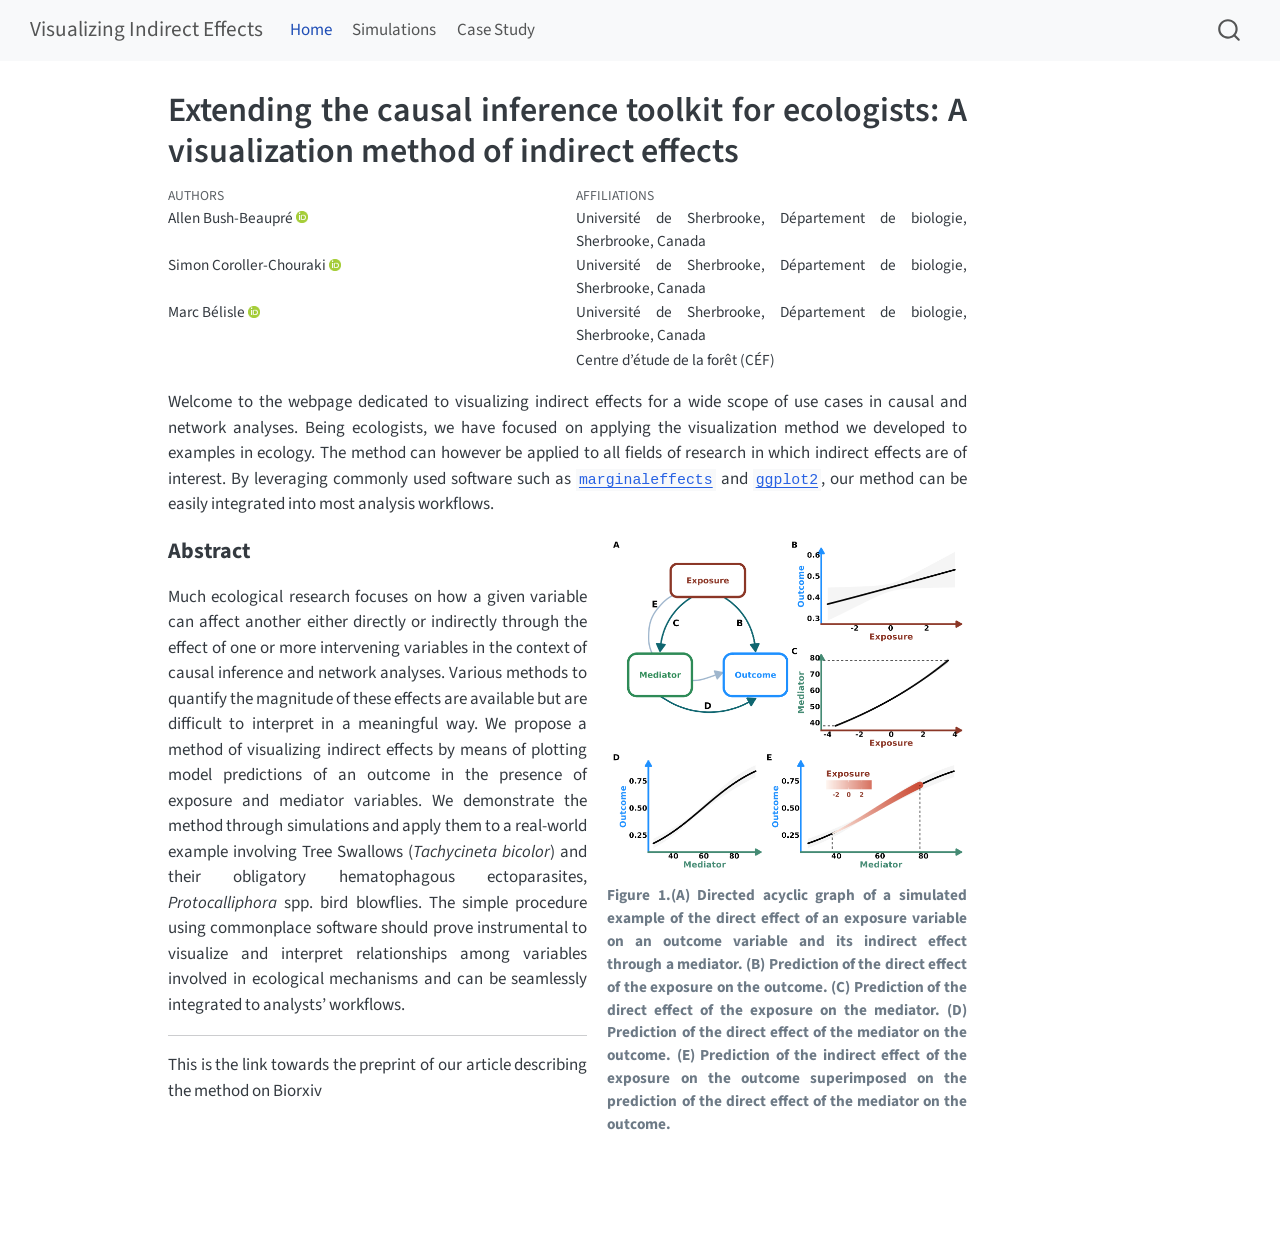
==== docs/index.html @ f09fea0a "Add author information with affiliations and ORCID IDs" ====
<!DOCTYPE html>
<html xmlns="http://www.w3.org/1999/xhtml" lang="en" xml:lang="en"><head>

<meta charset="utf-8">
<meta name="generator" content="quarto-1.5.57">

<meta name="viewport" content="width=device-width, initial-scale=1.0, user-scalable=yes">

<meta name="author" content="Allen Bush-Beaupré">
<meta name="author" content="Simon Coroller-Chouraki">
<meta name="author" content="Marc Bélisle">

<title>Extending the causal inference toolkit for ecologists: A visualization method of indirect effects – Visualizing Indirect Effects</title>
<style>
code{white-space: pre-wrap;}
span.smallcaps{font-variant: small-caps;}
div.columns{display: flex; gap: min(4vw, 1.5em);}
div.column{flex: auto; overflow-x: auto;}
div.hanging-indent{margin-left: 1.5em; text-indent: -1.5em;}
ul.task-list{list-style: none;}
ul.task-list li input[type="checkbox"] {
  width: 0.8em;
  margin: 0 0.8em 0.2em -1em; /* quarto-specific, see https://github.com/quarto-dev/quarto-cli/issues/4556 */ 
  vertical-align: middle;
}
</style>


<script src="site_libs/quarto-nav/quarto-nav.js"></script>
<script src="site_libs/quarto-nav/headroom.min.js"></script>
<script src="site_libs/clipboard/clipboard.min.js"></script>
<script src="site_libs/quarto-search/autocomplete.umd.js"></script>
<script src="site_libs/quarto-search/fuse.min.js"></script>
<script src="site_libs/quarto-search/quarto-search.js"></script>
<meta name="quarto:offset" content="./">
<script src="site_libs/quarto-html/quarto.js"></script>
<script src="site_libs/quarto-html/popper.min.js"></script>
<script src="site_libs/quarto-html/tippy.umd.min.js"></script>
<script src="site_libs/quarto-html/anchor.min.js"></script>
<link href="site_libs/quarto-html/tippy.css" rel="stylesheet">
<link href="site_libs/quarto-html/quarto-syntax-highlighting.css" rel="stylesheet" id="quarto-text-highlighting-styles">
<script src="site_libs/bootstrap/bootstrap.min.js"></script>
<link href="site_libs/bootstrap/bootstrap-icons.css" rel="stylesheet">
<link href="site_libs/bootstrap/bootstrap.min.css" rel="stylesheet" id="quarto-bootstrap" data-mode="light">
<script id="quarto-search-options" type="application/json">{
  "location": "navbar",
  "copy-button": false,
  "collapse-after": 3,
  "panel-placement": "end",
  "type": "overlay",
  "limit": 50,
  "keyboard-shortcut": [
    "f",
    "/",
    "s"
  ],
  "show-item-context": false,
  "language": {
    "search-no-results-text": "No results",
    "search-matching-documents-text": "matching documents",
    "search-copy-link-title": "Copy link to search",
    "search-hide-matches-text": "Hide additional matches",
    "search-more-match-text": "more match in this document",
    "search-more-matches-text": "more matches in this document",
    "search-clear-button-title": "Clear",
    "search-text-placeholder": "",
    "search-detached-cancel-button-title": "Cancel",
    "search-submit-button-title": "Submit",
    "search-label": "Search"
  }
}</script>


<link rel="stylesheet" href="styles.css">
</head>

<body class="nav-fixed">

<div id="quarto-search-results"></div>
  <header id="quarto-header" class="headroom fixed-top">
    <nav class="navbar navbar-expand-lg " data-bs-theme="dark">
      <div class="navbar-container container-fluid">
      <div class="navbar-brand-container mx-auto">
    <a class="navbar-brand" href="./index.html">
    <span class="navbar-title">Visualizing Indirect Effects</span>
    </a>
  </div>
            <div id="quarto-search" class="" title="Search"></div>
          <button class="navbar-toggler" type="button" data-bs-toggle="collapse" data-bs-target="#navbarCollapse" aria-controls="navbarCollapse" role="menu" aria-expanded="false" aria-label="Toggle navigation" onclick="if (window.quartoToggleHeadroom) { window.quartoToggleHeadroom(); }">
  <span class="navbar-toggler-icon"></span>
</button>
          <div class="collapse navbar-collapse" id="navbarCollapse">
            <ul class="navbar-nav navbar-nav-scroll me-auto">
  <li class="nav-item">
    <a class="nav-link active" href="./index.html" aria-current="page"> 
<span class="menu-text">Home</span></a>
  </li>  
  <li class="nav-item">
    <a class="nav-link" href="./simulations.html"> 
<span class="menu-text">Simulations</span></a>
  </li>  
  <li class="nav-item">
    <a class="nav-link" href="./case_study.html"> 
<span class="menu-text">Case Study</span></a>
  </li>  
</ul>
          </div> <!-- /navcollapse -->
            <div class="quarto-navbar-tools">
</div>
      </div> <!-- /container-fluid -->
    </nav>
</header>
<!-- content -->
<div id="quarto-content" class="quarto-container page-columns page-rows-contents page-layout-article page-navbar">
<!-- sidebar -->
<!-- margin-sidebar -->
    <div id="quarto-margin-sidebar" class="sidebar margin-sidebar zindex-bottom">
        
    </div>
<!-- main -->
<main class="content" id="quarto-document-content">

<header id="title-block-header" class="quarto-title-block default">
<div class="quarto-title">
<h1 class="title">Extending the causal inference toolkit for ecologists: A visualization method of indirect effects</h1>
</div>


<div class="quarto-title-meta-author">
  <div class="quarto-title-meta-heading">Authors</div>
  <div class="quarto-title-meta-heading">Affiliations</div>
  
    <div class="quarto-title-meta-contents">
    <p class="author">Allen Bush-Beaupré <a href="https://orcid.org/0000-0001-6989-9278" class="quarto-title-author-orcid"> <img src="[data-uri]"></a></p>
  </div>
  <div class="quarto-title-meta-contents">
        <p class="affiliation">
            Université de Sherbrooke, Département de biologie, Sherbrooke, Canada
          </p>
      </div>
    <div class="quarto-title-meta-contents">
    <p class="author">Simon Coroller-Chouraki <a href="https://orcid.org/0000-0001-8721-3727" class="quarto-title-author-orcid"> <img src="[data-uri]"></a></p>
  </div>
  <div class="quarto-title-meta-contents">
        <p class="affiliation">
            Université de Sherbrooke, Département de biologie, Sherbrooke, Canada
          </p>
      </div>
    <div class="quarto-title-meta-contents">
    <p class="author">Marc Bélisle <a href="https://orcid.org/0000-0003-0657-6724" class="quarto-title-author-orcid"> <img src="[data-uri]"></a></p>
  </div>
  <div class="quarto-title-meta-contents">
        <p class="affiliation">
            Université de Sherbrooke, Département de biologie, Sherbrooke, Canada
          </p>
        <p class="affiliation">
            Centre d’étude de la forêt (CÉF)
          </p>
      </div>
  </div>

<div class="quarto-title-meta">

      
  
    
  </div>
  


</header>


<style>
body {
  text-align: justify;
}
</style>
<p>Welcome to the webpage dedicated to visualizing indirect effects for a wide scope of use cases in causal and network analyses. Being ecologists, we have focused on applying the visualization method we developed to examples in ecology. The method can however be applied to all fields of research in which indirect effects are of interest. By leveraging commonly used software such as <a href="https://marginaleffects.com/"><code>marginaleffects</code></a> and <a href="https://ggplot2-book.org/"><code>ggplot2</code></a>, our method can be easily integrated into most analysis workflows.</p>
<div style="float: right; width: 45%; margin-left: 20px; margin-bottom: 20px; font-size: 0.3em;">
<div class="quarto-figure quarto-figure-center">
<figure class="figure">
<p><img src="fig_1.png" class="img-fluid figure-img" style="width:100.0%"></p>
<figcaption><strong>Figure 1.(A) Directed acyclic graph of a simulated example of the direct effect of an exposure variable on an outcome variable and its indirect effect through a mediator. (B) Prediction of the direct effect of the exposure on the outcome. (C) Prediction of the direct effect of the exposure on the mediator. (D) Prediction of the direct effect of the mediator on the outcome. (E) Prediction of the indirect effect of the exposure on the outcome superimposed on the prediction of the direct effect of the mediator on the outcome.</strong></figcaption>
</figure>
</div>
</div>
<p><span style="font-size: 1.3em;"><strong>Abstract</strong></span></p>
<p>Much ecological research focuses on how a given variable can affect another either directly or indirectly through the effect of one or more intervening variables in the context of causal inference and network analyses. Various methods to quantify the magnitude of these effects are available but are difficult to interpret in a meaningful way. We propose a method of visualizing indirect effects by means of plotting model predictions of an outcome in the presence of exposure and mediator variables. We demonstrate the method through simulations and apply them to a real-world example involving Tree Swallows (<em>Tachycineta bicolor</em>) and their obligatory hematophagous ectoparasites, <em>Protocalliphora</em> spp. bird blowflies. The simple procedure using commonplace software should prove instrumental to visualize and interpret relationships among variables involved in ecological mechanisms and can be seamlessly integrated to analysts’ workflows.</p>
<hr>
<p>This is the link towards the preprint of our article describing the method on Biorxiv</p>



</main> <!-- /main -->
<script id="quarto-html-after-body" type="application/javascript">
window.document.addEventListener("DOMContentLoaded", function (event) {
  const toggleBodyColorMode = (bsSheetEl) => {
    const mode = bsSheetEl.getAttribute("data-mode");
    const bodyEl = window.document.querySelector("body");
    if (mode === "dark") {
      bodyEl.classList.add("quarto-dark");
      bodyEl.classList.remove("quarto-light");
    } else {
      bodyEl.classList.add("quarto-light");
      bodyEl.classList.remove("quarto-dark");
    }
  }
  const toggleBodyColorPrimary = () => {
    const bsSheetEl = window.document.querySelector("link#quarto-bootstrap");
    if (bsSheetEl) {
      toggleBodyColorMode(bsSheetEl);
    }
  }
  toggleBodyColorPrimary();  
  const icon = "";
  const anchorJS = new window.AnchorJS();
  anchorJS.options = {
    placement: 'right',
    icon: icon
  };
  anchorJS.add('.anchored');
  const isCodeAnnotation = (el) => {
    for (const clz of el.classList) {
      if (clz.startsWith('code-annotation-')) {                     
        return true;
      }
    }
    return false;
  }
  const onCopySuccess = function(e) {
    // button target
    const button = e.trigger;
    // don't keep focus
    button.blur();
    // flash "checked"
    button.classList.add('code-copy-button-checked');
    var currentTitle = button.getAttribute("title");
    button.setAttribute("title", "Copied!");
    let tooltip;
    if (window.bootstrap) {
      button.setAttribute("data-bs-toggle", "tooltip");
      button.setAttribute("data-bs-placement", "left");
      button.setAttribute("data-bs-title", "Copied!");
      tooltip = new bootstrap.Tooltip(button, 
        { trigger: "manual", 
          customClass: "code-copy-button-tooltip",
          offset: [0, -8]});
      tooltip.show();    
    }
    setTimeout(function() {
      if (tooltip) {
        tooltip.hide();
        button.removeAttribute("data-bs-title");
        button.removeAttribute("data-bs-toggle");
        button.removeAttribute("data-bs-placement");
      }
      button.setAttribute("title", currentTitle);
      button.classList.remove('code-copy-button-checked');
    }, 1000);
    // clear code selection
    e.clearSelection();
  }
  const getTextToCopy = function(trigger) {
      const codeEl = trigger.previousElementSibling.cloneNode(true);
      for (const childEl of codeEl.children) {
        if (isCodeAnnotation(childEl)) {
          childEl.remove();
        }
      }
      return codeEl.innerText;
  }
  const clipboard = new window.ClipboardJS('.code-copy-button:not([data-in-quarto-modal])', {
    text: getTextToCopy
  });
  clipboard.on('success', onCopySuccess);
  if (window.document.getElementById('quarto-embedded-source-code-modal')) {
    // For code content inside modals, clipBoardJS needs to be initialized with a container option
    // TODO: Check when it could be a function (https://github.com/zenorocha/clipboard.js/issues/860)
    const clipboardModal = new window.ClipboardJS('.code-copy-button[data-in-quarto-modal]', {
      text: getTextToCopy,
      container: window.document.getElementById('quarto-embedded-source-code-modal')
    });
    clipboardModal.on('success', onCopySuccess);
  }
    var localhostRegex = new RegExp(/^(?:http|https):\/\/localhost\:?[0-9]*\//);
    var mailtoRegex = new RegExp(/^mailto:/);
      var filterRegex = new RegExp('/' + window.location.host + '/');
    var isInternal = (href) => {
        return filterRegex.test(href) || localhostRegex.test(href) || mailtoRegex.test(href);
    }
    // Inspect non-navigation links and adorn them if external
 	var links = window.document.querySelectorAll('a[href]:not(.nav-link):not(.navbar-brand):not(.toc-action):not(.sidebar-link):not(.sidebar-item-toggle):not(.pagination-link):not(.no-external):not([aria-hidden]):not(.dropdown-item):not(.quarto-navigation-tool):not(.about-link)');
    for (var i=0; i<links.length; i++) {
      const link = links[i];
      if (!isInternal(link.href)) {
        // undo the damage that might have been done by quarto-nav.js in the case of
        // links that we want to consider external
        if (link.dataset.originalHref !== undefined) {
          link.href = link.dataset.originalHref;
        }
      }
    }
  function tippyHover(el, contentFn, onTriggerFn, onUntriggerFn) {
    const config = {
      allowHTML: true,
      maxWidth: 500,
      delay: 100,
      arrow: false,
      appendTo: function(el) {
          return el.parentElement;
      },
      interactive: true,
      interactiveBorder: 10,
      theme: 'quarto',
      placement: 'bottom-start',
    };
    if (contentFn) {
      config.content = contentFn;
    }
    if (onTriggerFn) {
      config.onTrigger = onTriggerFn;
    }
    if (onUntriggerFn) {
      config.onUntrigger = onUntriggerFn;
    }
    window.tippy(el, config); 
  }
  const noterefs = window.document.querySelectorAll('a[role="doc-noteref"]');
  for (var i=0; i<noterefs.length; i++) {
    const ref = noterefs[i];
    tippyHover(ref, function() {
      // use id or data attribute instead here
      let href = ref.getAttribute('data-footnote-href') || ref.getAttribute('href');
      try { href = new URL(href).hash; } catch {}
      const id = href.replace(/^#\/?/, "");
      const note = window.document.getElementById(id);
      if (note) {
        return note.innerHTML;
      } else {
        return "";
      }
    });
  }
  const xrefs = window.document.querySelectorAll('a.quarto-xref');
  const processXRef = (id, note) => {
    // Strip column container classes
    const stripColumnClz = (el) => {
      el.classList.remove("page-full", "page-columns");
      if (el.children) {
        for (const child of el.children) {
          stripColumnClz(child);
        }
      }
    }
    stripColumnClz(note)
    if (id === null || id.startsWith('sec-')) {
      // Special case sections, only their first couple elements
      const container = document.createElement("div");
      if (note.children && note.children.length > 2) {
        container.appendChild(note.children[0].cloneNode(true));
        for (let i = 1; i < note.children.length; i++) {
          const child = note.children[i];
          if (child.tagName === "P" && child.innerText === "") {
            continue;
          } else {
            container.appendChild(child.cloneNode(true));
            break;
          }
        }
        if (window.Quarto?.typesetMath) {
          window.Quarto.typesetMath(container);
        }
        return container.innerHTML
      } else {
        if (window.Quarto?.typesetMath) {
          window.Quarto.typesetMath(note);
        }
        return note.innerHTML;
      }
    } else {
      // Remove any anchor links if they are present
      const anchorLink = note.querySelector('a.anchorjs-link');
      if (anchorLink) {
        anchorLink.remove();
      }
      if (window.Quarto?.typesetMath) {
        window.Quarto.typesetMath(note);
      }
      // TODO in 1.5, we should make sure this works without a callout special case
      if (note.classList.contains("callout")) {
        return note.outerHTML;
      } else {
        return note.innerHTML;
      }
    }
  }
  for (var i=0; i<xrefs.length; i++) {
    const xref = xrefs[i];
    tippyHover(xref, undefined, function(instance) {
      instance.disable();
      let url = xref.getAttribute('href');
      let hash = undefined; 
      if (url.startsWith('#')) {
        hash = url;
      } else {
        try { hash = new URL(url).hash; } catch {}
      }
      if (hash) {
        const id = hash.replace(/^#\/?/, "");
        const note = window.document.getElementById(id);
        if (note !== null) {
          try {
            const html = processXRef(id, note.cloneNode(true));
            instance.setContent(html);
          } finally {
            instance.enable();
            instance.show();
          }
        } else {
          // See if we can fetch this
          fetch(url.split('#')[0])
          .then(res => res.text())
          .then(html => {
            const parser = new DOMParser();
            const htmlDoc = parser.parseFromString(html, "text/html");
            const note = htmlDoc.getElementById(id);
            if (note !== null) {
              const html = processXRef(id, note);
              instance.setContent(html);
            } 
          }).finally(() => {
            instance.enable();
            instance.show();
          });
        }
      } else {
        // See if we can fetch a full url (with no hash to target)
        // This is a special case and we should probably do some content thinning / targeting
        fetch(url)
        .then(res => res.text())
        .then(html => {
          const parser = new DOMParser();
          const htmlDoc = parser.parseFromString(html, "text/html");
          const note = htmlDoc.querySelector('main.content');
          if (note !== null) {
            // This should only happen for chapter cross references
            // (since there is no id in the URL)
            // remove the first header
            if (note.children.length > 0 && note.children[0].tagName === "HEADER") {
              note.children[0].remove();
            }
            const html = processXRef(null, note);
            instance.setContent(html);
          } 
        }).finally(() => {
          instance.enable();
          instance.show();
        });
      }
    }, function(instance) {
    });
  }
      let selectedAnnoteEl;
      const selectorForAnnotation = ( cell, annotation) => {
        let cellAttr = 'data-code-cell="' + cell + '"';
        let lineAttr = 'data-code-annotation="' +  annotation + '"';
        const selector = 'span[' + cellAttr + '][' + lineAttr + ']';
        return selector;
      }
      const selectCodeLines = (annoteEl) => {
        const doc = window.document;
        const targetCell = annoteEl.getAttribute("data-target-cell");
        const targetAnnotation = annoteEl.getAttribute("data-target-annotation");
        const annoteSpan = window.document.querySelector(selectorForAnnotation(targetCell, targetAnnotation));
        const lines = annoteSpan.getAttribute("data-code-lines").split(",");
        const lineIds = lines.map((line) => {
          return targetCell + "-" + line;
        })
        let top = null;
        let height = null;
        let parent = null;
        if (lineIds.length > 0) {
            //compute the position of the single el (top and bottom and make a div)
            const el = window.document.getElementById(lineIds[0]);
            top = el.offsetTop;
            height = el.offsetHeight;
            parent = el.parentElement.parentElement;
          if (lineIds.length > 1) {
            const lastEl = window.document.getElementById(lineIds[lineIds.length - 1]);
            const bottom = lastEl.offsetTop + lastEl.offsetHeight;
            height = bottom - top;
          }
          if (top !== null && height !== null && parent !== null) {
            // cook up a div (if necessary) and position it 
            let div = window.document.getElementById("code-annotation-line-highlight");
            if (div === null) {
              div = window.document.createElement("div");
              div.setAttribute("id", "code-annotation-line-highlight");
              div.style.position = 'absolute';
              parent.appendChild(div);
            }
            div.style.top = top - 2 + "px";
            div.style.height = height + 4 + "px";
            div.style.left = 0;
            let gutterDiv = window.document.getElementById("code-annotation-line-highlight-gutter");
            if (gutterDiv === null) {
              gutterDiv = window.document.createElement("div");
              gutterDiv.setAttribute("id", "code-annotation-line-highlight-gutter");
              gutterDiv.style.position = 'absolute';
              const codeCell = window.document.getElementById(targetCell);
              const gutter = codeCell.querySelector('.code-annotation-gutter');
              gutter.appendChild(gutterDiv);
            }
            gutterDiv.style.top = top - 2 + "px";
            gutterDiv.style.height = height + 4 + "px";
          }
          selectedAnnoteEl = annoteEl;
        }
      };
      const unselectCodeLines = () => {
        const elementsIds = ["code-annotation-line-highlight", "code-annotation-line-highlight-gutter"];
        elementsIds.forEach((elId) => {
          const div = window.document.getElementById(elId);
          if (div) {
            div.remove();
          }
        });
        selectedAnnoteEl = undefined;
      };
        // Handle positioning of the toggle
    window.addEventListener(
      "resize",
      throttle(() => {
        elRect = undefined;
        if (selectedAnnoteEl) {
          selectCodeLines(selectedAnnoteEl);
        }
      }, 10)
    );
    function throttle(fn, ms) {
    let throttle = false;
    let timer;
      return (...args) => {
        if(!throttle) { // first call gets through
            fn.apply(this, args);
            throttle = true;
        } else { // all the others get throttled
            if(timer) clearTimeout(timer); // cancel #2
            timer = setTimeout(() => {
              fn.apply(this, args);
              timer = throttle = false;
            }, ms);
        }
      };
    }
      // Attach click handler to the DT
      const annoteDls = window.document.querySelectorAll('dt[data-target-cell]');
      for (const annoteDlNode of annoteDls) {
        annoteDlNode.addEventListener('click', (event) => {
          const clickedEl = event.target;
          if (clickedEl !== selectedAnnoteEl) {
            unselectCodeLines();
            const activeEl = window.document.querySelector('dt[data-target-cell].code-annotation-active');
            if (activeEl) {
              activeEl.classList.remove('code-annotation-active');
            }
            selectCodeLines(clickedEl);
            clickedEl.classList.add('code-annotation-active');
          } else {
            // Unselect the line
            unselectCodeLines();
            clickedEl.classList.remove('code-annotation-active');
          }
        });
      }
  const findCites = (el) => {
    const parentEl = el.parentElement;
    if (parentEl) {
      const cites = parentEl.dataset.cites;
      if (cites) {
        return {
          el,
          cites: cites.split(' ')
        };
      } else {
        return findCites(el.parentElement)
      }
    } else {
      return undefined;
    }
  };
  var bibliorefs = window.document.querySelectorAll('a[role="doc-biblioref"]');
  for (var i=0; i<bibliorefs.length; i++) {
    const ref = bibliorefs[i];
    const citeInfo = findCites(ref);
    if (citeInfo) {
      tippyHover(citeInfo.el, function() {
        var popup = window.document.createElement('div');
        citeInfo.cites.forEach(function(cite) {
          var citeDiv = window.document.createElement('div');
          citeDiv.classList.add('hanging-indent');
          citeDiv.classList.add('csl-entry');
          var biblioDiv = window.document.getElementById('ref-' + cite);
          if (biblioDiv) {
            citeDiv.innerHTML = biblioDiv.innerHTML;
          }
          popup.appendChild(citeDiv);
        });
        return popup.innerHTML;
      });
    }
  }
});
</script>
</div> <!-- /content -->




</body></html>
---- docs/site_libs/quarto-html/tippy.css ----
.tippy-box[data-animation=fade][data-state=hidden]{opacity:0}[data-tippy-root]{max-width:calc(100vw - 10px)}.tippy-box{position:relative;background-color:#333;color:#fff;border-radius:4px;font-size:14px;line-height:1.4;white-space:normal;outline:0;transition-property:transform,visibility,opacity}.tippy-box[data-placement^=top]>.tippy-arrow{bottom:0}.tippy-box[data-placement^=top]>.tippy-arrow:before{bottom:-7px;left:0;border-width:8px 8px 0;border-top-color:initial;transform-origin:center top}.tippy-box[data-placement^=bottom]>.tippy-arrow{top:0}.tippy-box[data-placement^=bottom]>.tippy-arrow:before{top:-7px;left:0;border-width:0 8px 8px;border-bottom-color:initial;transform-origin:center bottom}.tippy-box[data-placement^=left]>.tippy-arrow{right:0}.tippy-box[data-placement^=left]>.tippy-arrow:before{border-width:8px 0 8px 8px;border-left-color:initial;right:-7px;transform-origin:center left}.tippy-box[data-placement^=right]>.tippy-arrow{left:0}.tippy-box[data-placement^=right]>.tippy-arrow:before{left:-7px;border-width:8px 8px 8px 0;border-right-color:initial;transform-origin:center right}.tippy-box[data-inertia][data-state=visible]{transition-timing-function:cubic-bezier(.54,1.5,.38,1.11)}.tippy-arrow{width:16px;height:16px;color:#333}.tippy-arrow:before{content:"";position:absolute;border-color:transparent;border-style:solid}.tippy-content{position:relative;padding:5px 9px;z-index:1}
---- docs/site_libs/quarto-html/quarto-syntax-highlighting.css ----
/* quarto syntax highlight colors */
:root {
  --quarto-hl-ot-color: #003B4F;
  --quarto-hl-at-color: #657422;
  --quarto-hl-ss-color: #20794D;
  --quarto-hl-an-color: #5E5E5E;
  --quarto-hl-fu-color: #4758AB;
  --quarto-hl-st-color: #20794D;
  --quarto-hl-cf-color: #003B4F;
  --quarto-hl-op-color: #5E5E5E;
  --quarto-hl-er-color: #AD0000;
  --quarto-hl-bn-color: #AD0000;
  --quarto-hl-al-color: #AD0000;
  --quarto-hl-va-color: #111111;
  --quarto-hl-bu-color: inherit;
  --quarto-hl-ex-color: inherit;
  --quarto-hl-pp-color: #AD0000;
  --quarto-hl-in-color: #5E5E5E;
  --quarto-hl-vs-color: #20794D;
  --quarto-hl-wa-color: #5E5E5E;
  --quarto-hl-do-color: #5E5E5E;
  --quarto-hl-im-color: #00769E;
  --quarto-hl-ch-color: #20794D;
  --quarto-hl-dt-color: #AD0000;
  --quarto-hl-fl-color: #AD0000;
  --quarto-hl-co-color: #5E5E5E;
  --quarto-hl-cv-color: #5E5E5E;
  --quarto-hl-cn-color: #8f5902;
  --quarto-hl-sc-color: #5E5E5E;
  --quarto-hl-dv-color: #AD0000;
  --quarto-hl-kw-color: #003B4F;
}

/* other quarto variables */
:root {
  --quarto-font-monospace: SFMono-Regular, Menlo, Monaco, Consolas, "Liberation Mono", "Courier New", monospace;
}

pre > code.sourceCode > span {
  color: #003B4F;
}

code span {
  color: #003B4F;
}

code.sourceCode > span {
  color: #003B4F;
}

div.sourceCode,
div.sourceCode pre.sourceCode {
  color: #003B4F;
}

code span.ot {
  color: #003B4F;
  font-style: inherit;
}

code span.at {
  color: #657422;
  font-style: inherit;
}

code span.ss {
  color: #20794D;
  font-style: inherit;
}

code span.an {
  color: #5E5E5E;
  font-style: inherit;
}

code span.fu {
  color: #4758AB;
  font-style: inherit;
}

code span.st {
  color: #20794D;
  font-style: inherit;
}

code span.cf {
  color: #003B4F;
  font-weight: bold;
  font-style: inherit;
}

code span.op {
  color: #5E5E5E;
  font-style: inherit;
}

code span.er {
  color: #AD0000;
  font-style: inherit;
}

code span.bn {
  color: #AD0000;
  font-style: inherit;
}

code span.al {
  color: #AD0000;
  font-style: inherit;
}

code span.va {
  color: #111111;
  font-style: inherit;
}

code span.bu {
  font-style: inherit;
}

code span.ex {
  font-style: inherit;
}

code span.pp {
  color: #AD0000;
  font-style: inherit;
}

code span.in {
  color: #5E5E5E;
  font-style: inherit;
}

code span.vs {
  color: #20794D;
  font-style: inherit;
}

code span.wa {
  color: #5E5E5E;
  font-style: italic;
}

code span.do {
  color: #5E5E5E;
  font-style: italic;
}

code span.im {
  color: #00769E;
  font-style: inherit;
}

code span.ch {
  color: #20794D;
  font-style: inherit;
}

code span.dt {
  color: #AD0000;
  font-style: inherit;
}

code span.fl {
  color: #AD0000;
  font-style: inherit;
}

code span.co {
  color: #5E5E5E;
  font-style: inherit;
}

code span.cv {
  color: #5E5E5E;
  font-style: italic;
}

code span.cn {
  color: #8f5902;
  font-style: inherit;
}

code span.sc {
  color: #5E5E5E;
  font-style: inherit;
}

code span.dv {
  color: #AD0000;
  font-style: inherit;
}

code span.kw {
  color: #003B4F;
  font-weight: bold;
  font-style: inherit;
}

.prevent-inlining {
  content: "</";
}

/*# sourceMappingURL=debc5d5d77c3f9108843748ff7464032.css.map */
---- docs/styles.css ----
/* Add custom styles here */
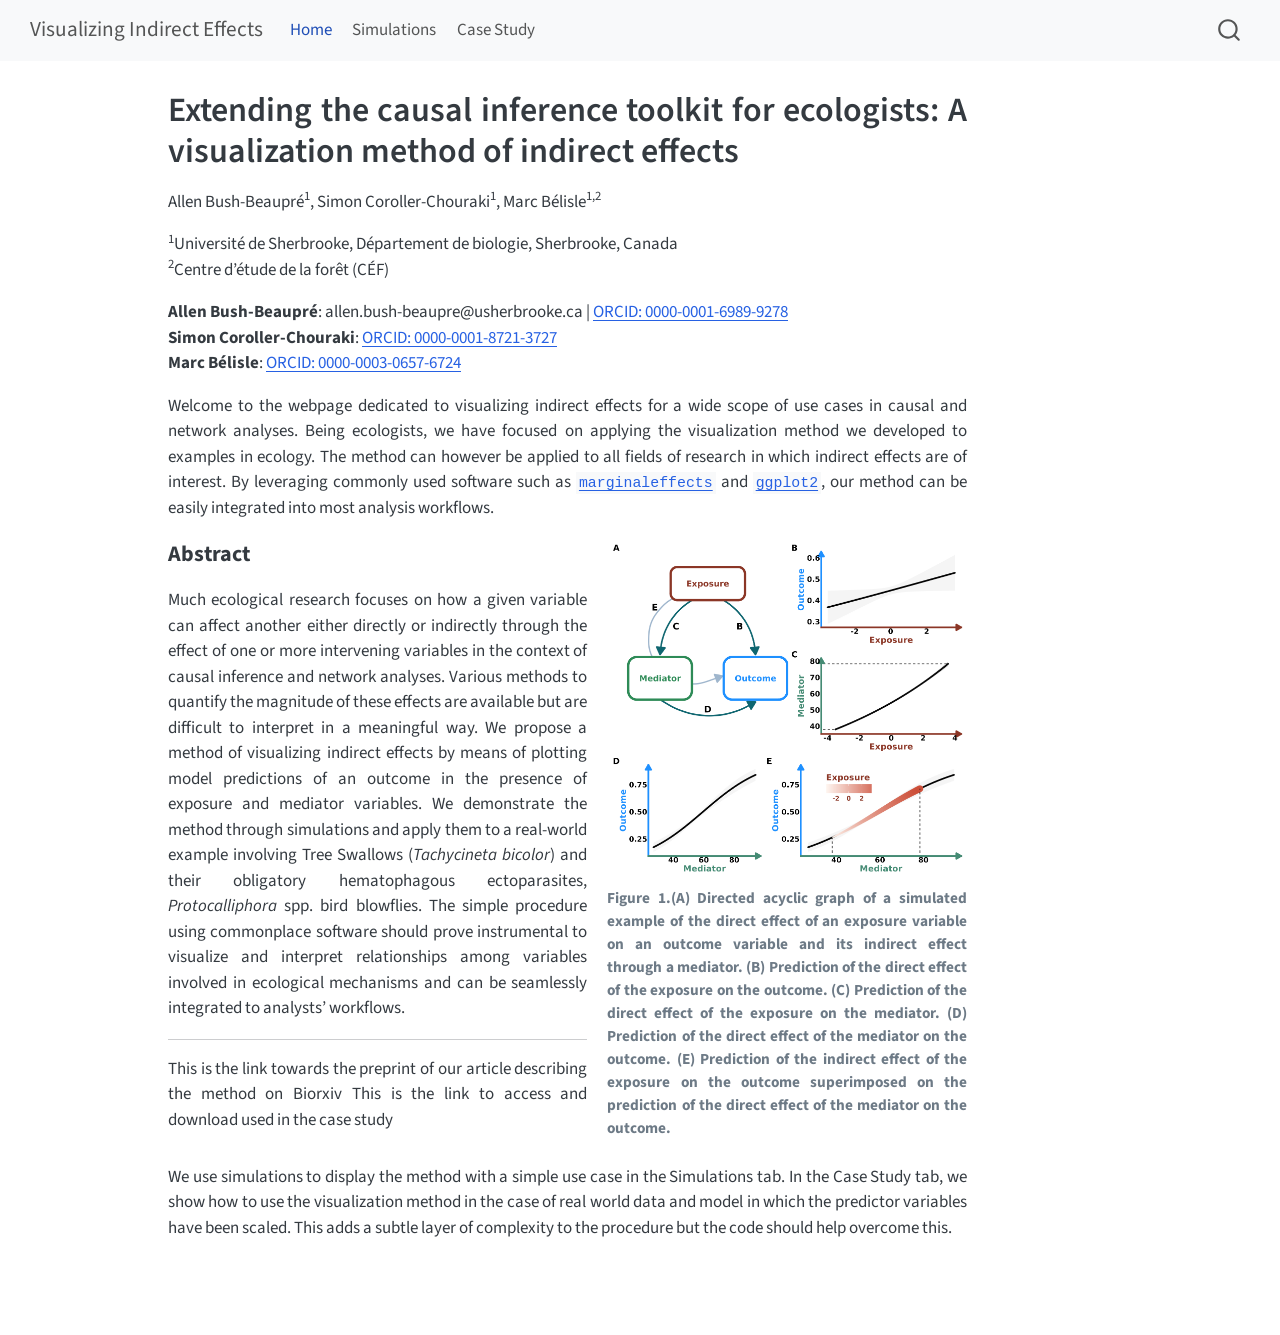
==== commit 3f6a7567: "Update author format with superscript affiliations and ORCID links" ====
--- a/docs/index.html
+++ b/docs/index.html
@@ -6,9 +6,6 @@
 
 <meta name="viewport" content="width=device-width, initial-scale=1.0, user-scalable=yes">
 
-<meta name="author" content="Allen Bush-Beaupré">
-<meta name="author" content="Simon Coroller-Chouraki">
-<meta name="author" content="Marc Bélisle">
 
 <title>Extending the causal inference toolkit for ecologists: A visualization method of indirect effects – Visualizing Indirect Effects</title>
 <style>
@@ -126,42 +123,10 @@
 </div>
 
 
-<div class="quarto-title-meta-author">
-  <div class="quarto-title-meta-heading">Authors</div>
-  <div class="quarto-title-meta-heading">Affiliations</div>
-  
-    <div class="quarto-title-meta-contents">
-    <p class="author">Allen Bush-Beaupré <a href="https://orcid.org/0000-0001-6989-9278" class="quarto-title-author-orcid"> <img src="[data-uri]"></a></p>
-  </div>
-  <div class="quarto-title-meta-contents">
-        <p class="affiliation">
-            Université de Sherbrooke, Département de biologie, Sherbrooke, Canada
-          </p>
-      </div>
-    <div class="quarto-title-meta-contents">
-    <p class="author">Simon Coroller-Chouraki <a href="https://orcid.org/0000-0001-8721-3727" class="quarto-title-author-orcid"> <img src="[data-uri]"></a></p>
-  </div>
-  <div class="quarto-title-meta-contents">
-        <p class="affiliation">
-            Université de Sherbrooke, Département de biologie, Sherbrooke, Canada
-          </p>
-      </div>
-    <div class="quarto-title-meta-contents">
-    <p class="author">Marc Bélisle <a href="https://orcid.org/0000-0003-0657-6724" class="quarto-title-author-orcid"> <img src="[data-uri]"></a></p>
-  </div>
-  <div class="quarto-title-meta-contents">
-        <p class="affiliation">
-            Université de Sherbrooke, Département de biologie, Sherbrooke, Canada
-          </p>
-        <p class="affiliation">
-            Centre d’étude de la forêt (CÉF)
-          </p>
-      </div>
-  </div>
 
 <div class="quarto-title-meta">
 
-      
+    
   
     
   </div>
@@ -171,6 +136,12 @@
 </header>
 
 
+<p>Allen Bush-Beaupré<sup>1</sup>, Simon Coroller-Chouraki<sup>1</sup>, Marc Bélisle<sup>1,2</sup></p>
+<p><sup>1</sup>Université de Sherbrooke, Département de biologie, Sherbrooke, Canada<br>
+<sup>2</sup>Centre d’étude de la forêt (CÉF)</p>
+<p><strong>Allen Bush-Beaupré</strong>: allen.bush-beaupre@usherbrooke.ca | <a href="https://orcid.org/0000-0001-6989-9278">ORCID: 0000-0001-6989-9278</a><br>
+<strong>Simon Coroller-Chouraki</strong>: <a href="https://orcid.org/0000-0001-8721-3727">ORCID: 0000-0001-8721-3727</a><br>
+<strong>Marc Bélisle</strong>: <a href="https://orcid.org/0000-0003-0657-6724">ORCID: 0000-0003-0657-6724</a></p>
 <style>
 body {
   text-align: justify;
@@ -188,7 +159,11 @@
 <p><span style="font-size: 1.3em;"><strong>Abstract</strong></span></p>
 <p>Much ecological research focuses on how a given variable can affect another either directly or indirectly through the effect of one or more intervening variables in the context of causal inference and network analyses. Various methods to quantify the magnitude of these effects are available but are difficult to interpret in a meaningful way. We propose a method of visualizing indirect effects by means of plotting model predictions of an outcome in the presence of exposure and mediator variables. We demonstrate the method through simulations and apply them to a real-world example involving Tree Swallows (<em>Tachycineta bicolor</em>) and their obligatory hematophagous ectoparasites, <em>Protocalliphora</em> spp. bird blowflies. The simple procedure using commonplace software should prove instrumental to visualize and interpret relationships among variables involved in ecological mechanisms and can be seamlessly integrated to analysts’ workflows.</p>
 <hr>
-<p>This is the link towards the preprint of our article describing the method on Biorxiv</p>
+<p>This is the link towards the preprint of our article describing the method on Biorxiv This is the link to access and download used in the case study</p>
+<div style="clear: both;">
+
+</div>
+<p>We use simulations to display the method with a simple use case in the Simulations tab. In the Case Study tab, we show how to use the visualization method in the case of real world data and model in which the predictor variables have been scaled. This adds a subtle layer of complexity to the procedure but the code should help overcome this.</p>
 
 
 
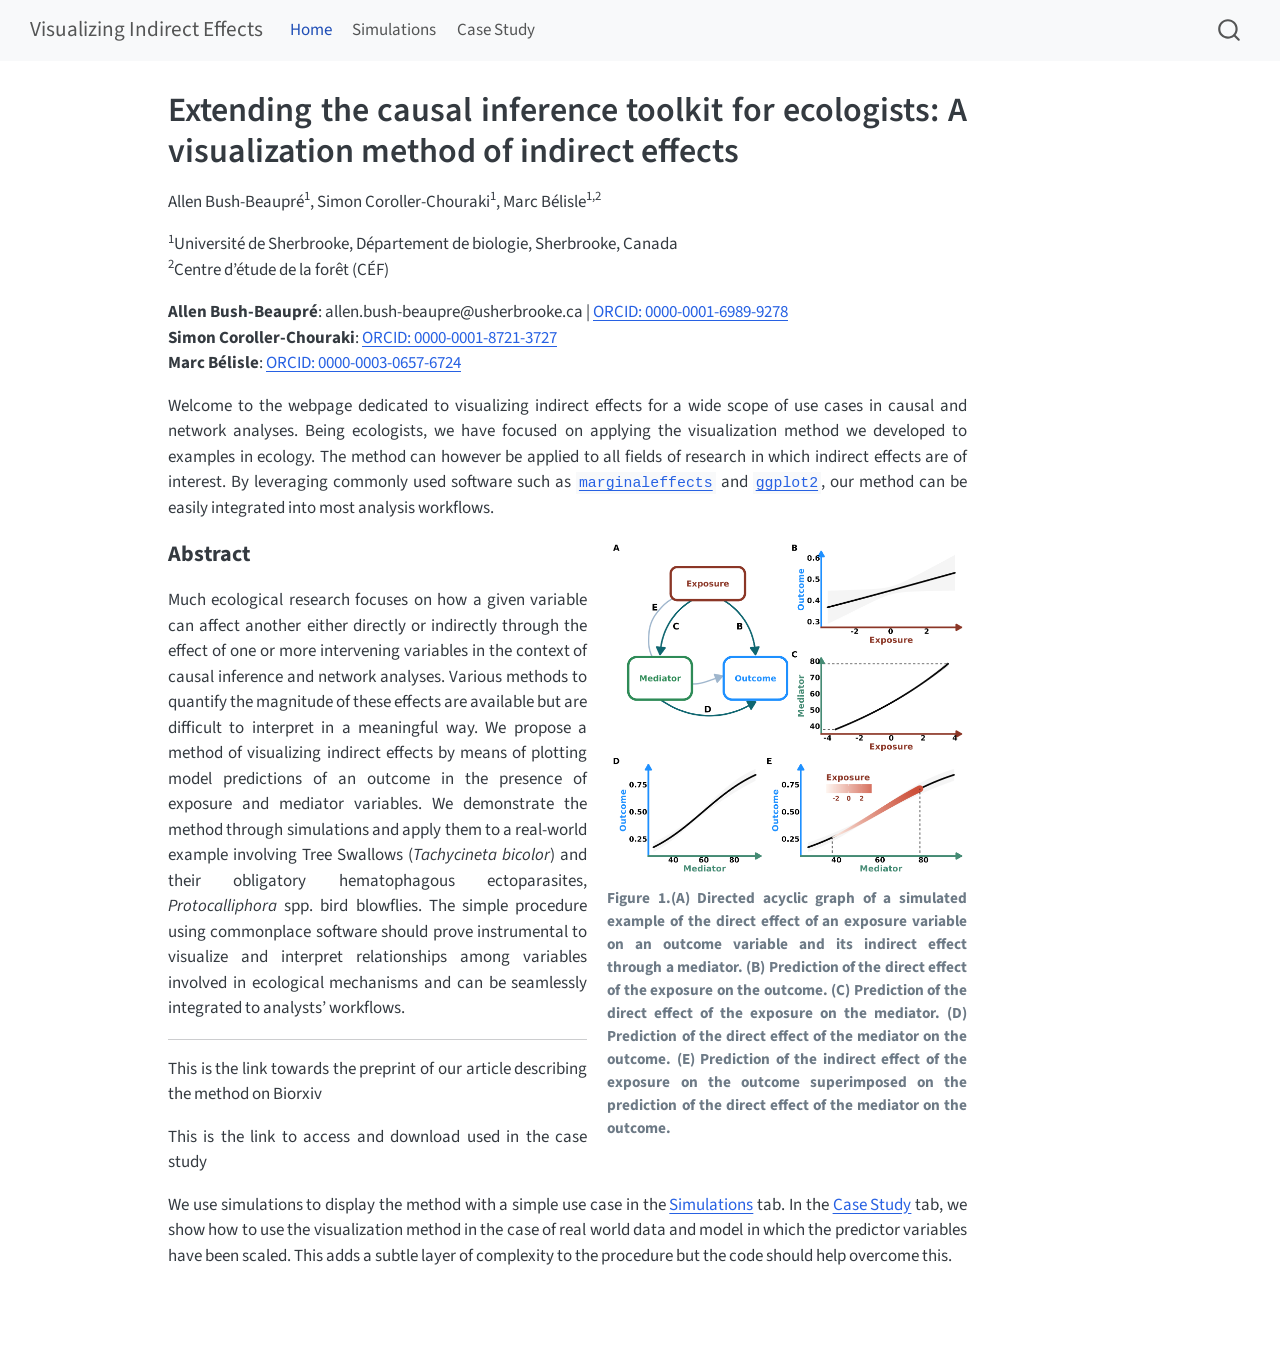
==== commit a1ffeef8: "Add links to Simulations and Case Study tabs in homepage text" ====
--- a/docs/index.html
+++ b/docs/index.html
@@ -159,11 +159,12 @@
 <p><span style="font-size: 1.3em;"><strong>Abstract</strong></span></p>
 <p>Much ecological research focuses on how a given variable can affect another either directly or indirectly through the effect of one or more intervening variables in the context of causal inference and network analyses. Various methods to quantify the magnitude of these effects are available but are difficult to interpret in a meaningful way. We propose a method of visualizing indirect effects by means of plotting model predictions of an outcome in the presence of exposure and mediator variables. We demonstrate the method through simulations and apply them to a real-world example involving Tree Swallows (<em>Tachycineta bicolor</em>) and their obligatory hematophagous ectoparasites, <em>Protocalliphora</em> spp. bird blowflies. The simple procedure using commonplace software should prove instrumental to visualize and interpret relationships among variables involved in ecological mechanisms and can be seamlessly integrated to analysts’ workflows.</p>
 <hr>
-<p>This is the link towards the preprint of our article describing the method on Biorxiv This is the link to access and download used in the case study</p>
+<p>This is the link towards the preprint of our article describing the method on Biorxiv</p>
+<p>This is the link to access and download used in the case study</p>
 <div style="clear: both;">
 
 </div>
-<p>We use simulations to display the method with a simple use case in the Simulations tab. In the Case Study tab, we show how to use the visualization method in the case of real world data and model in which the predictor variables have been scaled. This adds a subtle layer of complexity to the procedure but the code should help overcome this.</p>
+<p>We use simulations to display the method with a simple use case in the <a href="./simulations.html">Simulations</a> tab. In the <a href="./case_study.html">Case Study</a> tab, we show how to use the visualization method in the case of real world data and model in which the predictor variables have been scaled. This adds a subtle layer of complexity to the procedure but the code should help overcome this.</p>
 
 
 
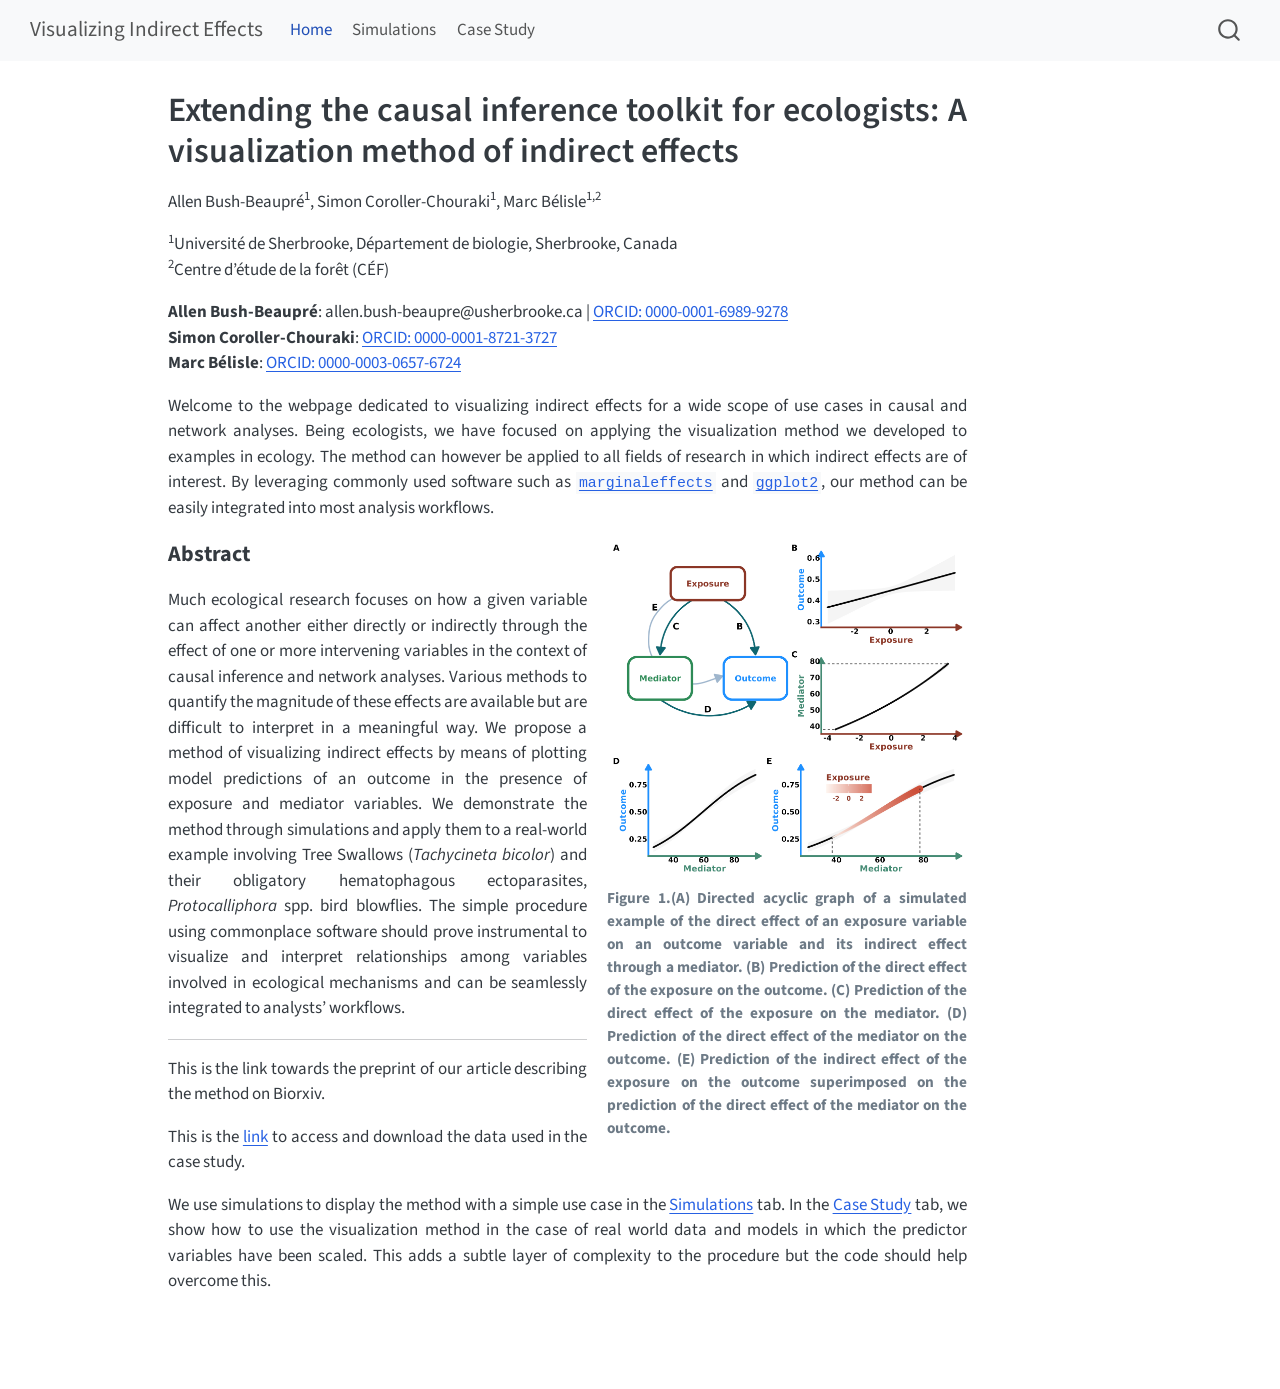
==== commit 977b36cd: "Add Zenodo data link and italicize Protocalliphora in case study title" ====
--- a/docs/index.html
+++ b/docs/index.html
@@ -159,12 +159,12 @@
 <p><span style="font-size: 1.3em;"><strong>Abstract</strong></span></p>
 <p>Much ecological research focuses on how a given variable can affect another either directly or indirectly through the effect of one or more intervening variables in the context of causal inference and network analyses. Various methods to quantify the magnitude of these effects are available but are difficult to interpret in a meaningful way. We propose a method of visualizing indirect effects by means of plotting model predictions of an outcome in the presence of exposure and mediator variables. We demonstrate the method through simulations and apply them to a real-world example involving Tree Swallows (<em>Tachycineta bicolor</em>) and their obligatory hematophagous ectoparasites, <em>Protocalliphora</em> spp. bird blowflies. The simple procedure using commonplace software should prove instrumental to visualize and interpret relationships among variables involved in ecological mechanisms and can be seamlessly integrated to analysts’ workflows.</p>
 <hr>
-<p>This is the link towards the preprint of our article describing the method on Biorxiv</p>
-<p>This is the link to access and download used in the case study</p>
+<p>This is the link towards the preprint of our article describing the method on Biorxiv.</p>
+<p>This is the <a href="https://doi.org/10.5281/zenodo.17980480">link</a> to access and download the data used in the case study.</p>
 <div style="clear: both;">
 
 </div>
-<p>We use simulations to display the method with a simple use case in the <a href="./simulations.html">Simulations</a> tab. In the <a href="./case_study.html">Case Study</a> tab, we show how to use the visualization method in the case of real world data and model in which the predictor variables have been scaled. This adds a subtle layer of complexity to the procedure but the code should help overcome this.</p>
+<p>We use simulations to display the method with a simple use case in the <a href="./simulations.html">Simulations</a> tab. In the <a href="./case_study.html">Case Study</a> tab, we show how to use the visualization method in the case of real world data and models in which the predictor variables have been scaled. This adds a subtle layer of complexity to the procedure but the code should help overcome this.</p>
 
 
 
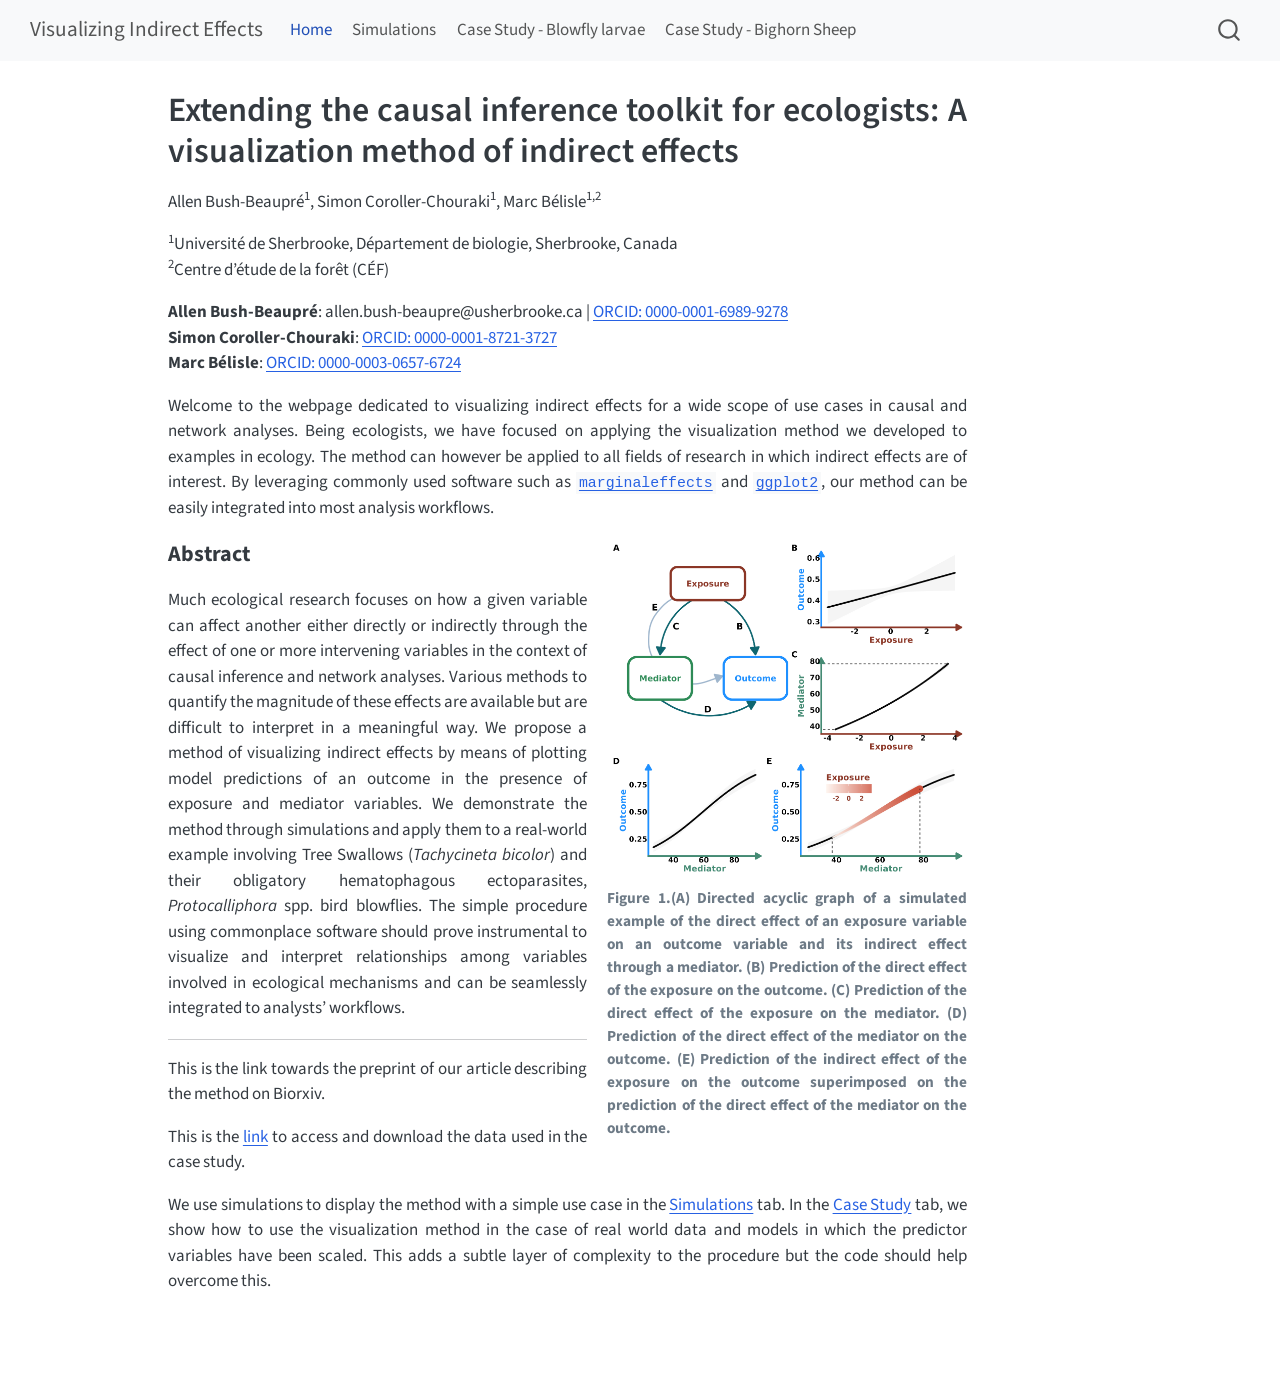
==== commit 53b9e216: "Add Bighorn Sheep case study to navigation and rename Blowfly case study tab" ====
--- a/docs/index.html
+++ b/docs/index.html
@@ -98,7 +98,11 @@
   </li>  
   <li class="nav-item">
     <a class="nav-link" href="./case_study.html"> 
-<span class="menu-text">Case Study</span></a>
+<span class="menu-text">Case Study - Blowfly larvae</span></a>
+  </li>  
+  <li class="nav-item">
+    <a class="nav-link" href="./kallan_case_study.html"> 
+<span class="menu-text">Case Study - Bighorn Sheep</span></a>
   </li>  
 </ul>
           </div> <!-- /navcollapse -->
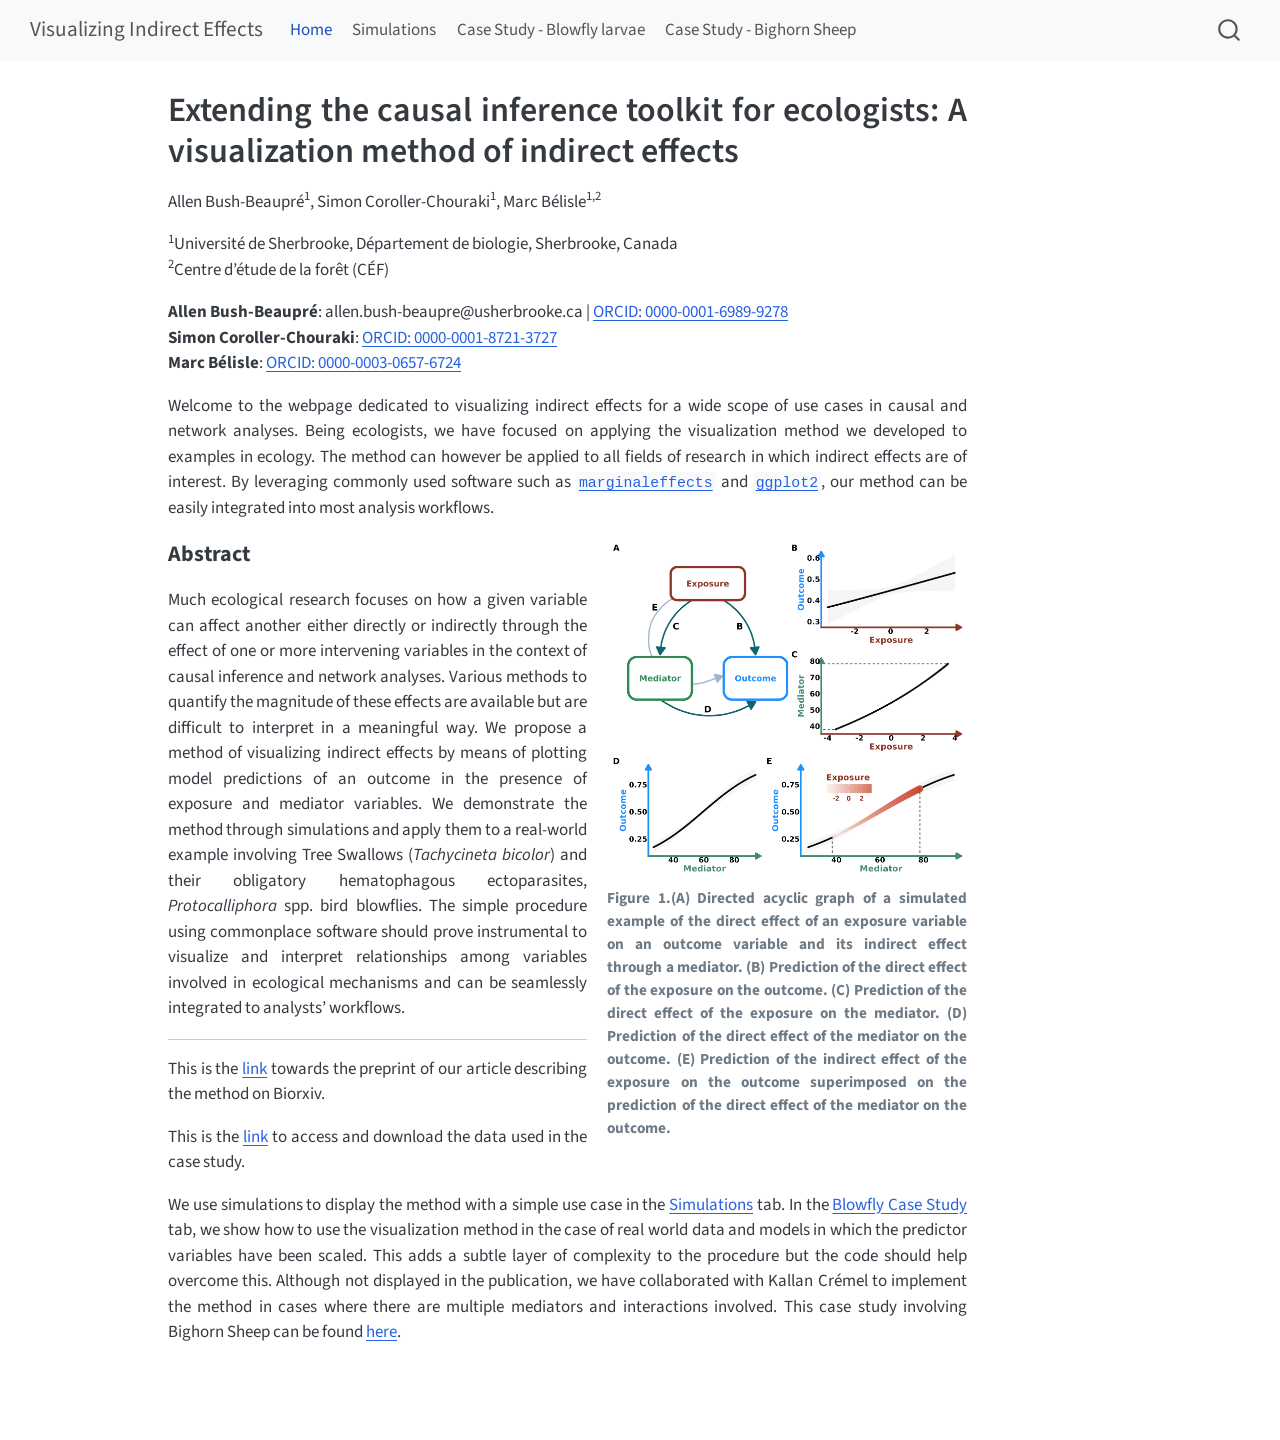
==== commit b6e8c41e: "Update index.qmd and README.md" ====
--- a/docs/index.html
+++ b/docs/index.html
@@ -163,12 +163,12 @@
 <p><span style="font-size: 1.3em;"><strong>Abstract</strong></span></p>
 <p>Much ecological research focuses on how a given variable can affect another either directly or indirectly through the effect of one or more intervening variables in the context of causal inference and network analyses. Various methods to quantify the magnitude of these effects are available but are difficult to interpret in a meaningful way. We propose a method of visualizing indirect effects by means of plotting model predictions of an outcome in the presence of exposure and mediator variables. We demonstrate the method through simulations and apply them to a real-world example involving Tree Swallows (<em>Tachycineta bicolor</em>) and their obligatory hematophagous ectoparasites, <em>Protocalliphora</em> spp. bird blowflies. The simple procedure using commonplace software should prove instrumental to visualize and interpret relationships among variables involved in ecological mechanisms and can be seamlessly integrated to analysts’ workflows.</p>
 <hr>
-<p>This is the link towards the preprint of our article describing the method on Biorxiv.</p>
+<p>This is the <a href="https://www.biorxiv.org/content/10.64898/2026.02.09.704914v1">link</a> towards the preprint of our article describing the method on Biorxiv.</p>
 <p>This is the <a href="https://doi.org/10.5281/zenodo.17980480">link</a> to access and download the data used in the case study.</p>
 <div style="clear: both;">
 
 </div>
-<p>We use simulations to display the method with a simple use case in the <a href="./simulations.html">Simulations</a> tab. In the <a href="./case_study.html">Case Study</a> tab, we show how to use the visualization method in the case of real world data and models in which the predictor variables have been scaled. This adds a subtle layer of complexity to the procedure but the code should help overcome this.</p>
+<p>We use simulations to display the method with a simple use case in the <a href="./simulations.html">Simulations</a> tab. In the <a href="./case_study.html">Blowfly Case Study</a> tab, we show how to use the visualization method in the case of real world data and models in which the predictor variables have been scaled. This adds a subtle layer of complexity to the procedure but the code should help overcome this. Although not displayed in the publication, we have collaborated with Kallan Crémel to implement the method in cases where there are multiple mediators and interactions involved. This case study involving Bighorn Sheep can be found <a href="./kallan_case_study.html">here</a>.</p>
 
 
 
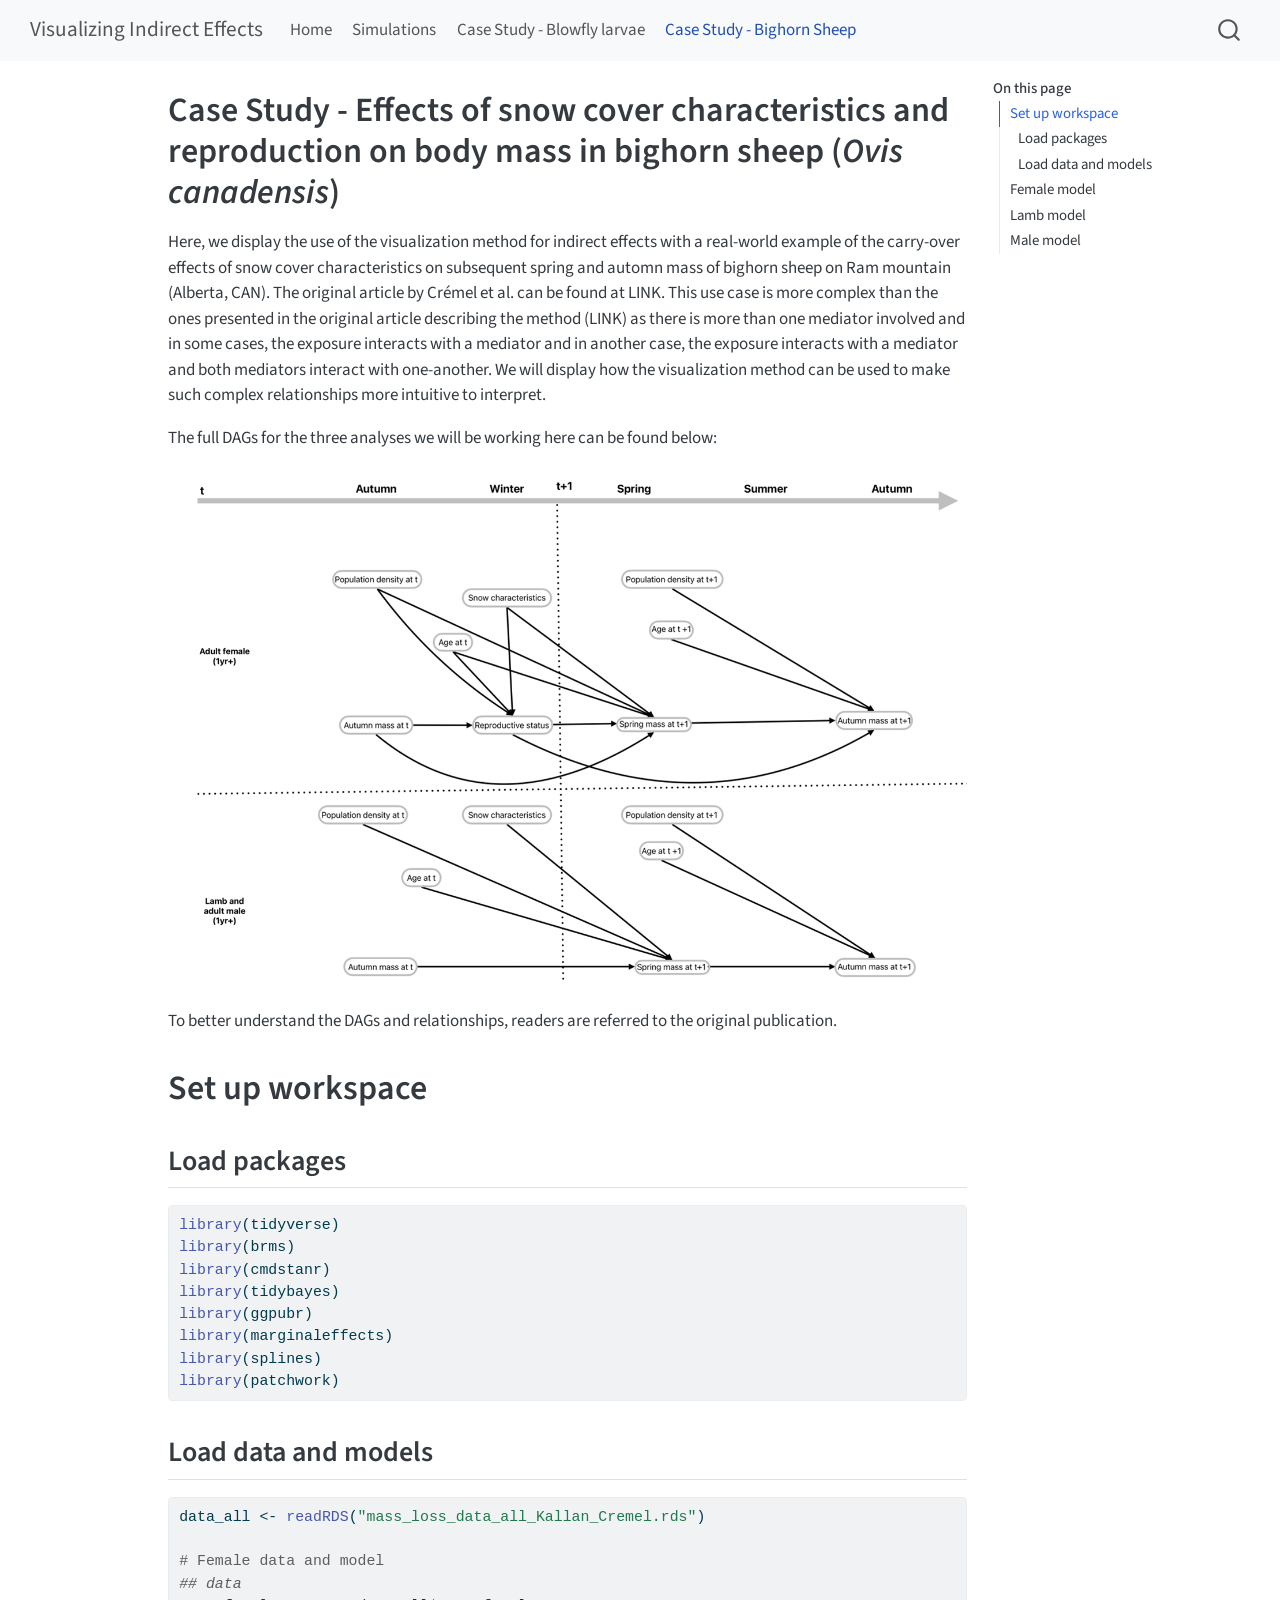
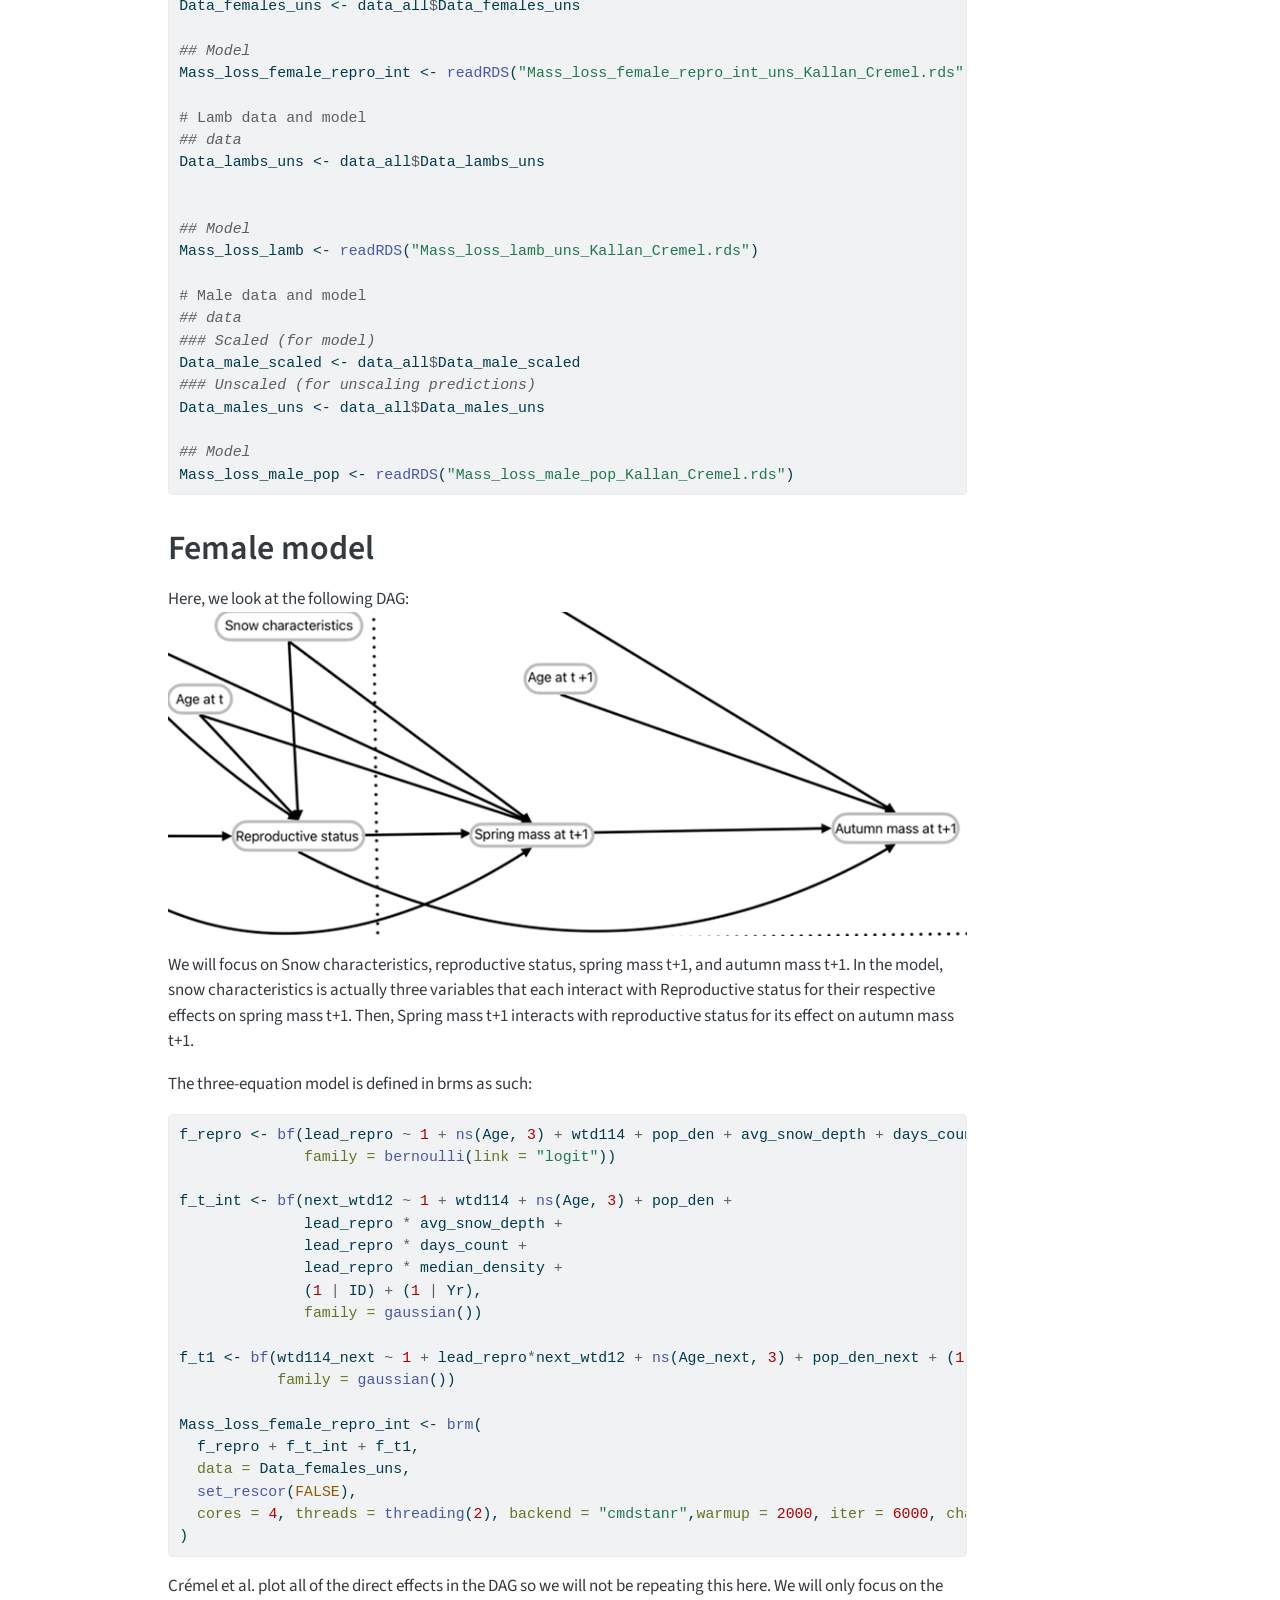
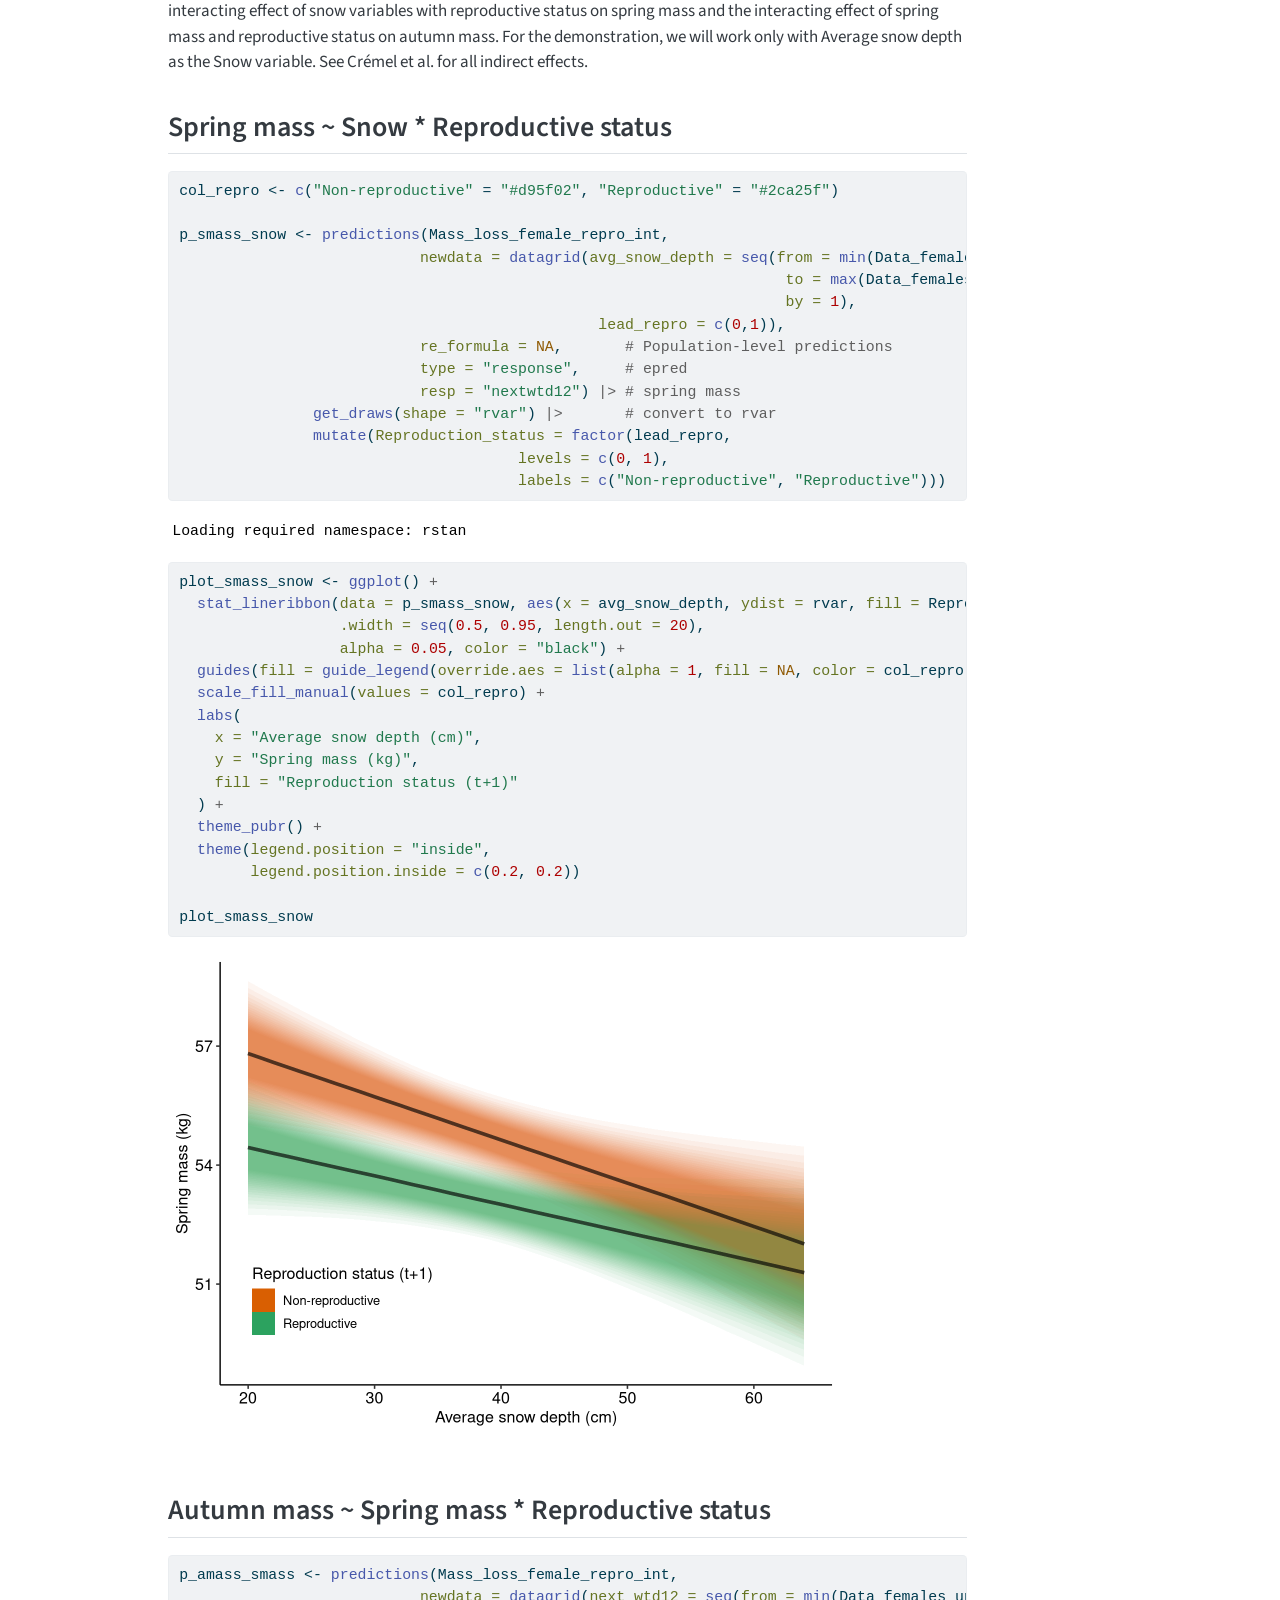
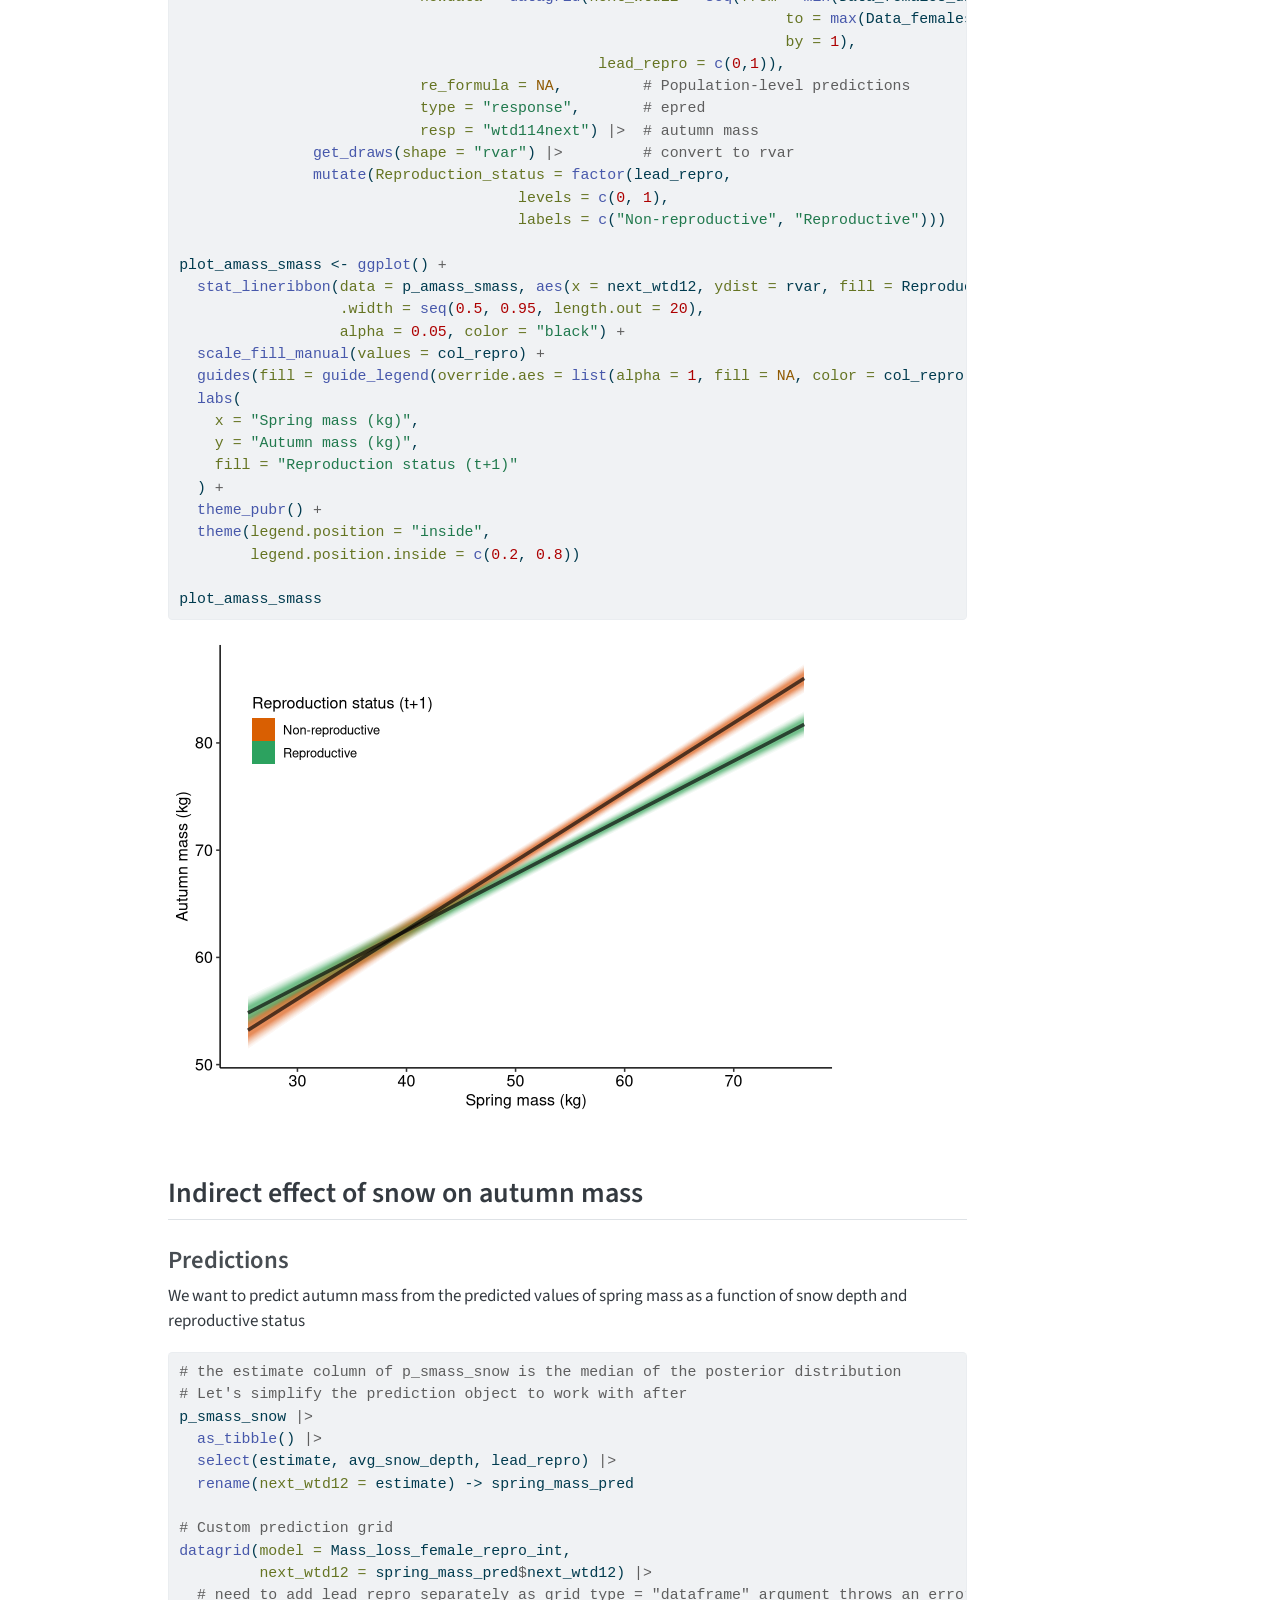
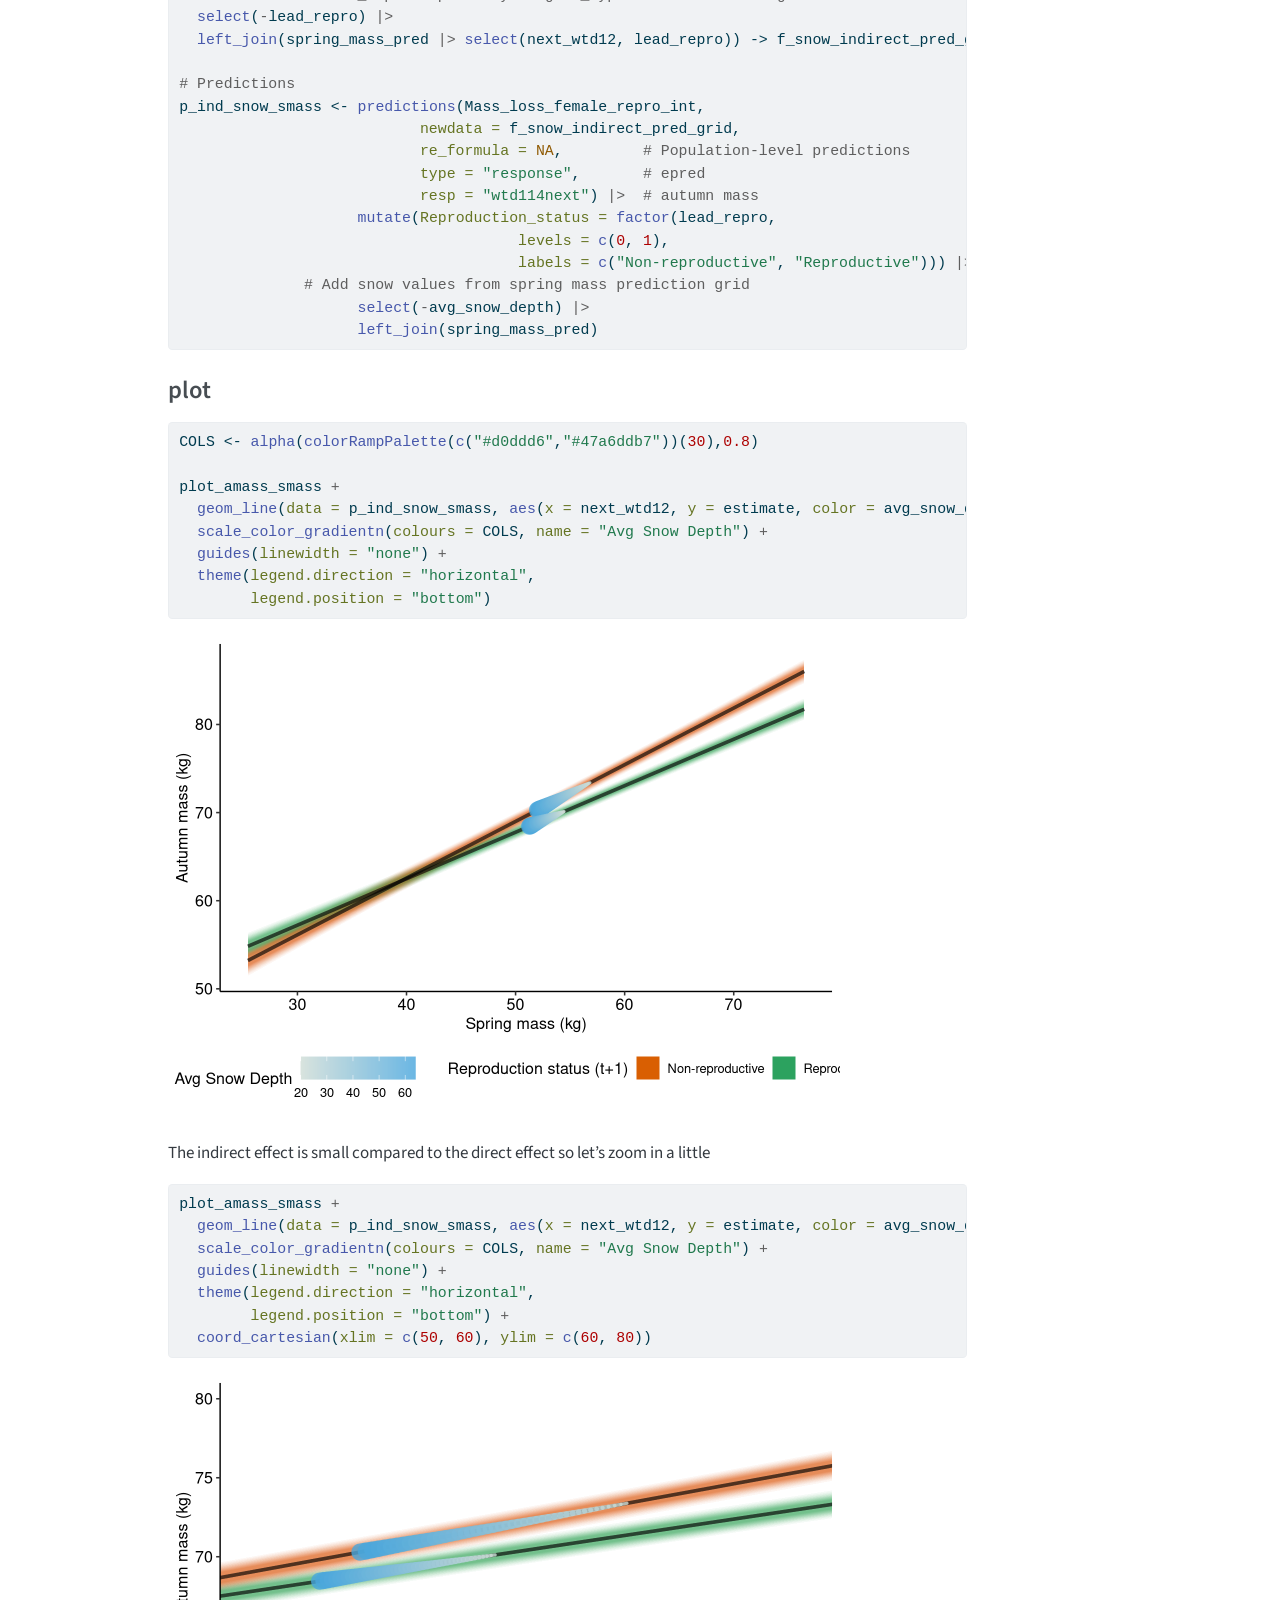
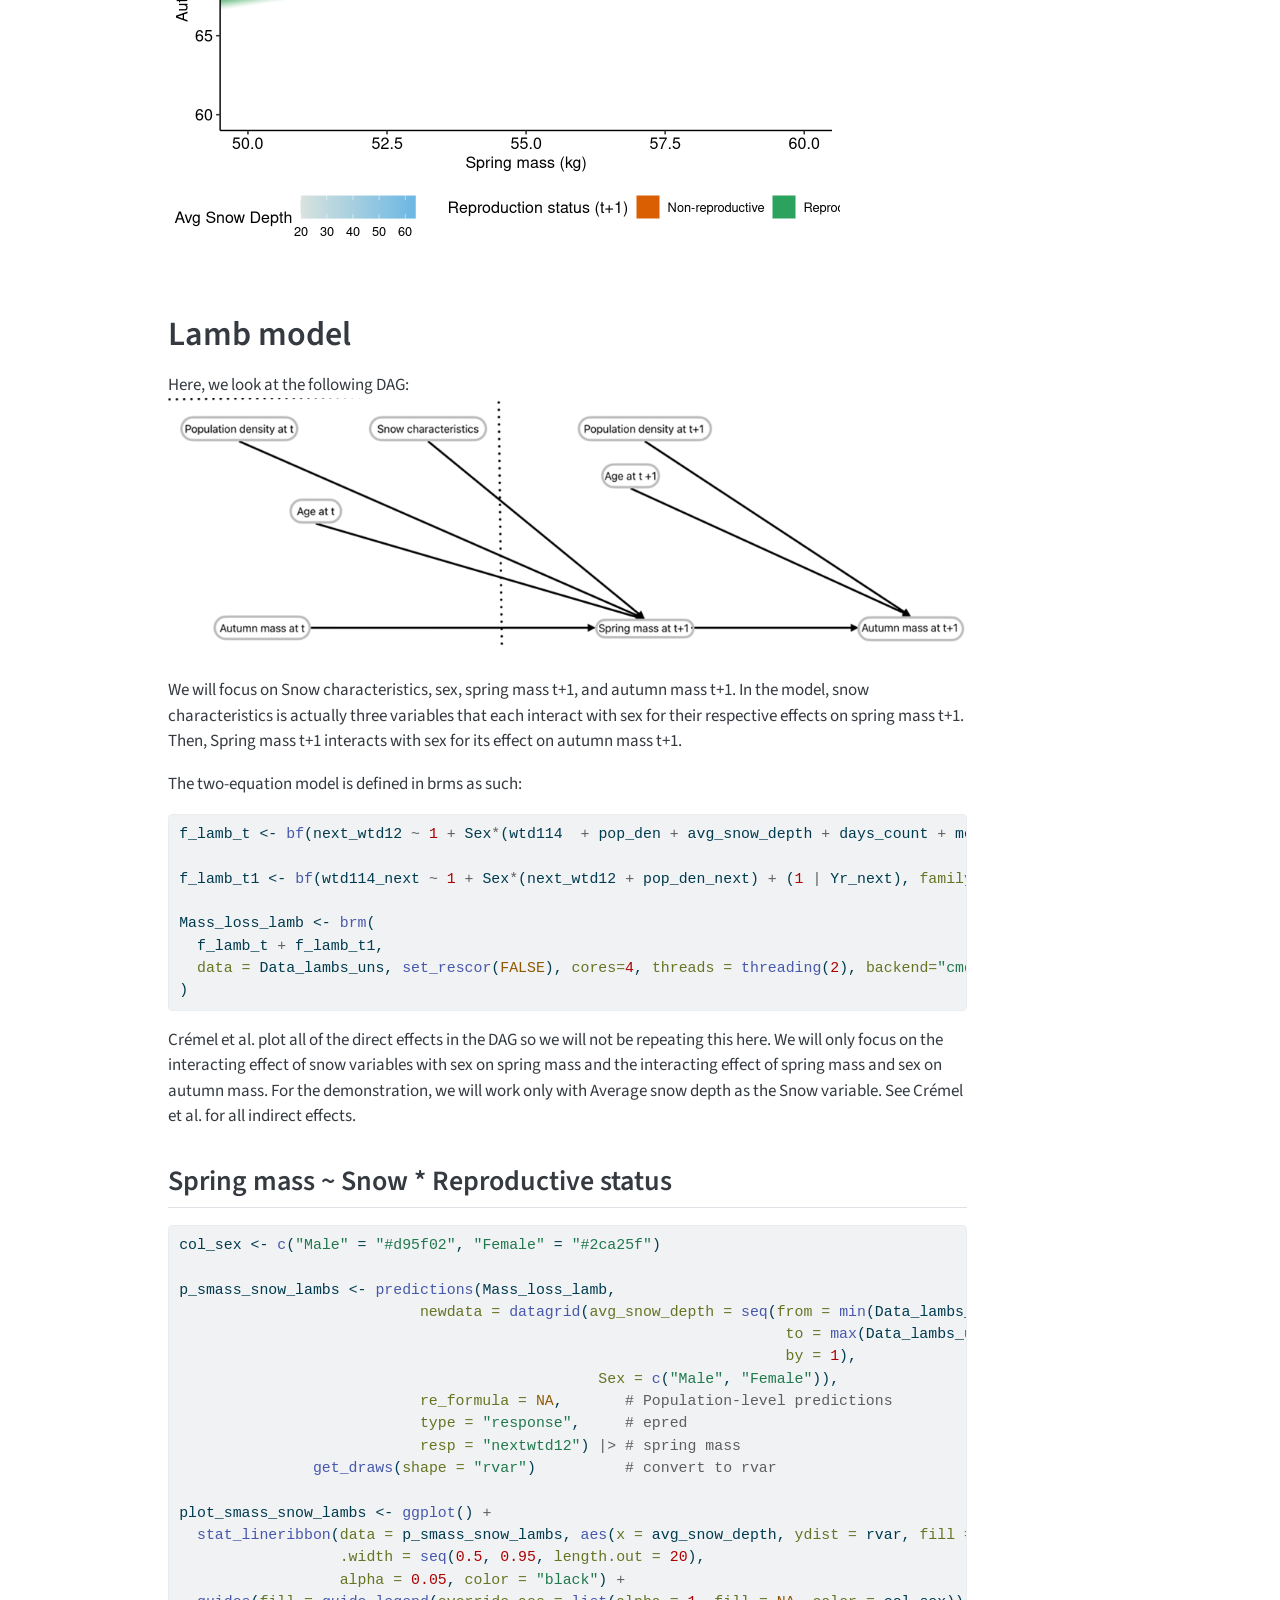
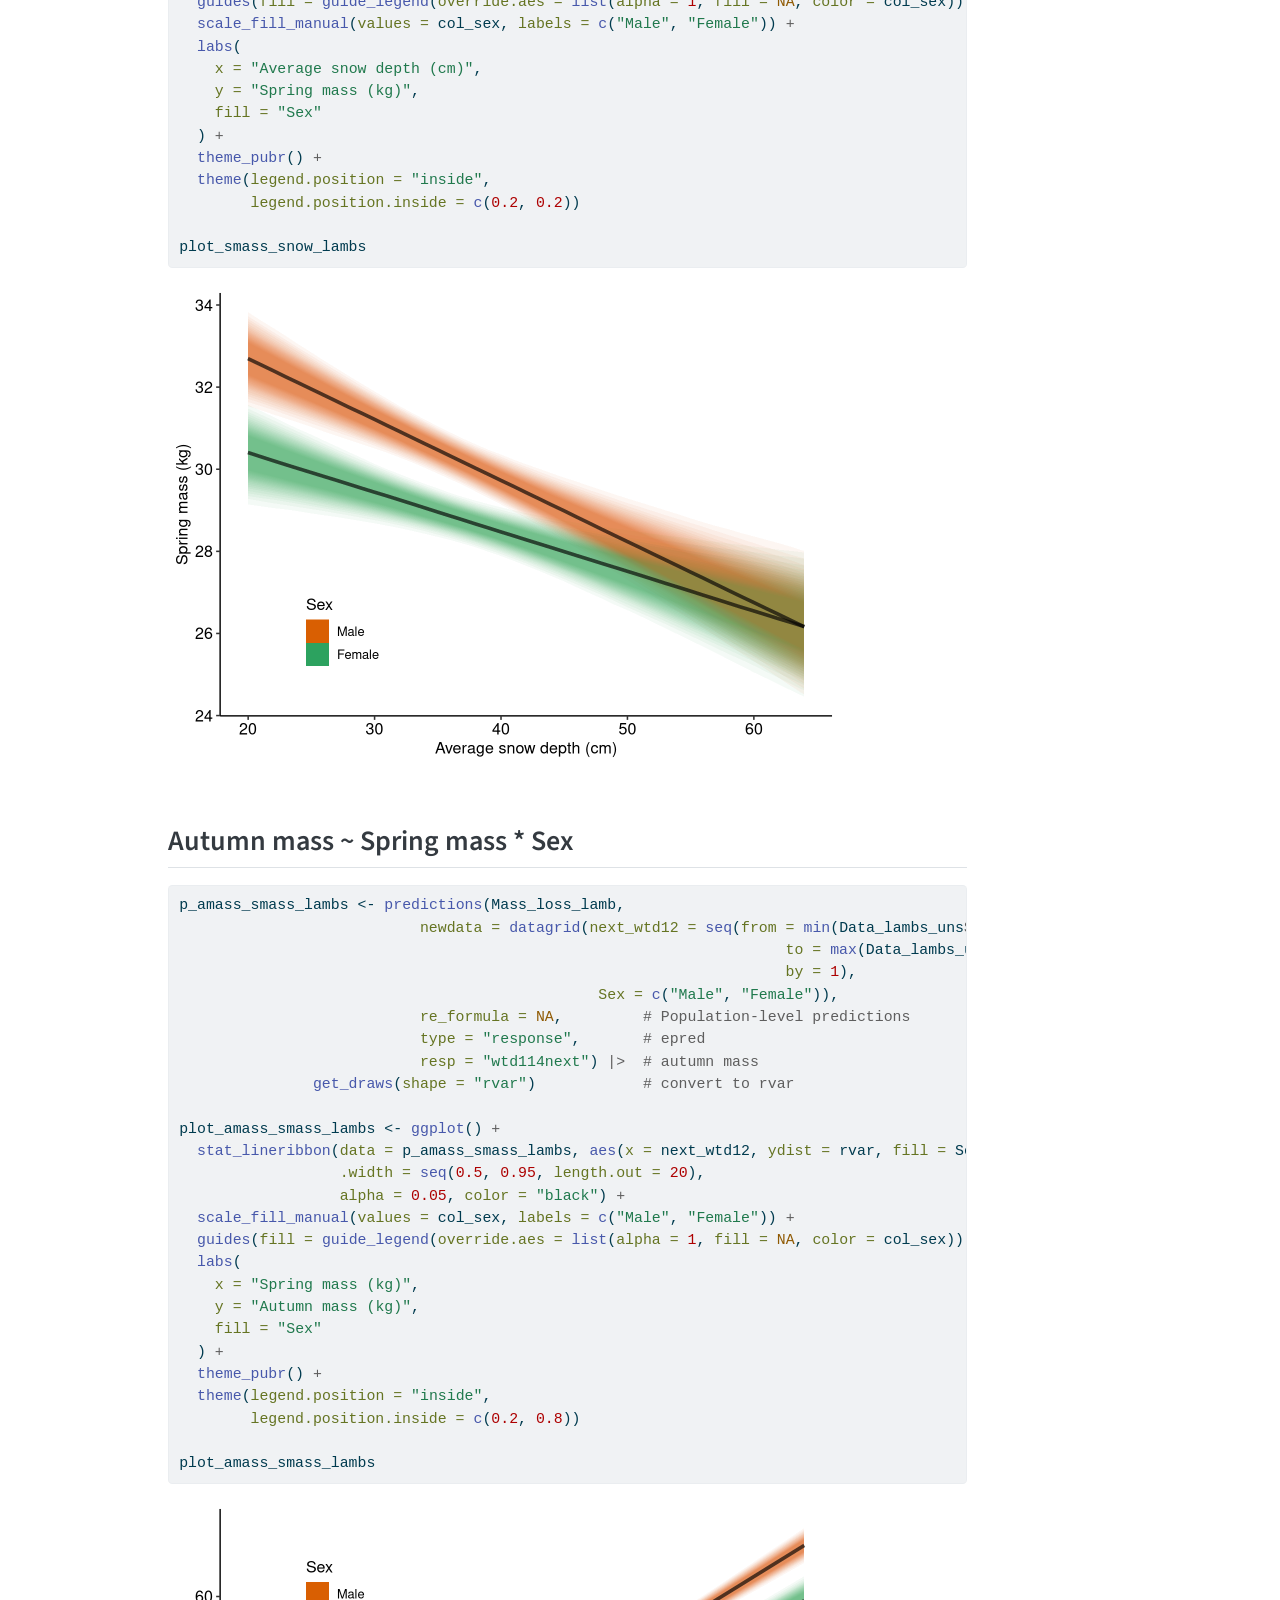
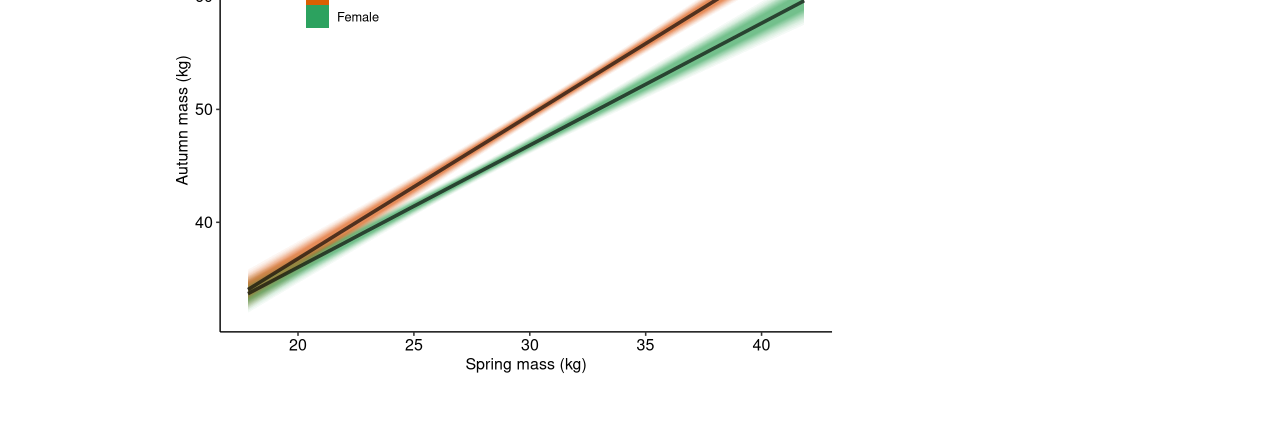
==== commit 4e661f7b: "Update kallan_case_study page with current changes" ====
--- a/docs/index.html
+++ b/docs/index.html
@@ -1,601 +1,8 @@
-<!DOCTYPE html>
-<html xmlns="http://www.w3.org/1999/xhtml" lang="en" xml:lang="en"><head>
-
-<meta charset="utf-8">
-<meta name="generator" content="quarto-1.5.57">
-
-<meta name="viewport" content="width=device-width, initial-scale=1.0, user-scalable=yes">
-
-
-<title>Extending the causal inference toolkit for ecologists: A visualization method of indirect effects – Visualizing Indirect Effects</title>
-<style>
-code{white-space: pre-wrap;}
-span.smallcaps{font-variant: small-caps;}
-div.columns{display: flex; gap: min(4vw, 1.5em);}
-div.column{flex: auto; overflow-x: auto;}
-div.hanging-indent{margin-left: 1.5em; text-indent: -1.5em;}
-ul.task-list{list-style: none;}
-ul.task-list li input[type="checkbox"] {
-  width: 0.8em;
-  margin: 0 0.8em 0.2em -1em; /* quarto-specific, see https://github.com/quarto-dev/quarto-cli/issues/4556 */ 
-  vertical-align: middle;
-}
-</style>
-
-
-<script src="site_libs/quarto-nav/quarto-nav.js"></script>
-<script src="site_libs/quarto-nav/headroom.min.js"></script>
-<script src="site_libs/clipboard/clipboard.min.js"></script>
-<script src="site_libs/quarto-search/autocomplete.umd.js"></script>
-<script src="site_libs/quarto-search/fuse.min.js"></script>
-<script src="site_libs/quarto-search/quarto-search.js"></script>
-<meta name="quarto:offset" content="./">
-<script src="site_libs/quarto-html/quarto.js"></script>
-<script src="site_libs/quarto-html/popper.min.js"></script>
-<script src="site_libs/quarto-html/tippy.umd.min.js"></script>
-<script src="site_libs/quarto-html/anchor.min.js"></script>
-<link href="site_libs/quarto-html/tippy.css" rel="stylesheet">
-<link href="site_libs/quarto-html/quarto-syntax-highlighting.css" rel="stylesheet" id="quarto-text-highlighting-styles">
-<script src="site_libs/bootstrap/bootstrap.min.js"></script>
-<link href="site_libs/bootstrap/bootstrap-icons.css" rel="stylesheet">
-<link href="site_libs/bootstrap/bootstrap.min.css" rel="stylesheet" id="quarto-bootstrap" data-mode="light">
-<script id="quarto-search-options" type="application/json">{
-  "location": "navbar",
-  "copy-button": false,
-  "collapse-after": 3,
-  "panel-placement": "end",
-  "type": "overlay",
-  "limit": 50,
-  "keyboard-shortcut": [
-    "f",
-    "/",
-    "s"
-  ],
-  "show-item-context": false,
-  "language": {
-    "search-no-results-text": "No results",
-    "search-matching-documents-text": "matching documents",
-    "search-copy-link-title": "Copy link to search",
-    "search-hide-matches-text": "Hide additional matches",
-    "search-more-match-text": "more match in this document",
-    "search-more-matches-text": "more matches in this document",
-    "search-clear-button-title": "Clear",
-    "search-text-placeholder": "",
-    "search-detached-cancel-button-title": "Cancel",
-    "search-submit-button-title": "Submit",
-    "search-label": "Search"
-  }
-}</script>
-
-
-<link rel="stylesheet" href="styles.css">
-</head>
-
-<body class="nav-fixed">
-
-<div id="quarto-search-results"></div>
-  <header id="quarto-header" class="headroom fixed-top">
-    <nav class="navbar navbar-expand-lg " data-bs-theme="dark">
-      <div class="navbar-container container-fluid">
-      <div class="navbar-brand-container mx-auto">
-    <a class="navbar-brand" href="./index.html">
-    <span class="navbar-title">Visualizing Indirect Effects</span>
-    </a>
-  </div>
-            <div id="quarto-search" class="" title="Search"></div>
-          <button class="navbar-toggler" type="button" data-bs-toggle="collapse" data-bs-target="#navbarCollapse" aria-controls="navbarCollapse" role="menu" aria-expanded="false" aria-label="Toggle navigation" onclick="if (window.quartoToggleHeadroom) { window.quartoToggleHeadroom(); }">
-  <span class="navbar-toggler-icon"></span>
-</button>
-          <div class="collapse navbar-collapse" id="navbarCollapse">
-            <ul class="navbar-nav navbar-nav-scroll me-auto">
-  <li class="nav-item">
-    <a class="nav-link active" href="./index.html" aria-current="page"> 
-<span class="menu-text">Home</span></a>
-  </li>  
-  <li class="nav-item">
-    <a class="nav-link" href="./simulations.html"> 
-<span class="menu-text">Simulations</span></a>
-  </li>  
-  <li class="nav-item">
-    <a class="nav-link" href="./case_study.html"> 
-<span class="menu-text">Case Study - Blowfly larvae</span></a>
-  </li>  
-  <li class="nav-item">
-    <a class="nav-link" href="./kallan_case_study.html"> 
-<span class="menu-text">Case Study - Bighorn Sheep</span></a>
-  </li>  
-</ul>
-          </div> <!-- /navcollapse -->
-            <div class="quarto-navbar-tools">
-</div>
-      </div> <!-- /container-fluid -->
-    </nav>
-</header>
-<!-- content -->
-<div id="quarto-content" class="quarto-container page-columns page-rows-contents page-layout-article page-navbar">
-<!-- sidebar -->
-<!-- margin-sidebar -->
-    <div id="quarto-margin-sidebar" class="sidebar margin-sidebar zindex-bottom">
-        
-    </div>
-<!-- main -->
-<main class="content" id="quarto-document-content">
-
-<header id="title-block-header" class="quarto-title-block default">
-<div class="quarto-title">
-<h1 class="title">Extending the causal inference toolkit for ecologists: A visualization method of indirect effects</h1>
-</div>
-
-
-
-<div class="quarto-title-meta">
-
-    
-  
-    
-  </div>
-  
-
-
-</header>
-
-
-<p>Allen Bush-Beaupré<sup>1</sup>, Simon Coroller-Chouraki<sup>1</sup>, Marc Bélisle<sup>1,2</sup></p>
-<p><sup>1</sup>Université de Sherbrooke, Département de biologie, Sherbrooke, Canada<br>
-<sup>2</sup>Centre d’étude de la forêt (CÉF)</p>
-<p><strong>Allen Bush-Beaupré</strong>: allen.bush-beaupre@usherbrooke.ca | <a href="https://orcid.org/0000-0001-6989-9278">ORCID: 0000-0001-6989-9278</a><br>
-<strong>Simon Coroller-Chouraki</strong>: <a href="https://orcid.org/0000-0001-8721-3727">ORCID: 0000-0001-8721-3727</a><br>
-<strong>Marc Bélisle</strong>: <a href="https://orcid.org/0000-0003-0657-6724">ORCID: 0000-0003-0657-6724</a></p>
-<style>
-body {
-  text-align: justify;
-}
-</style>
-<p>Welcome to the webpage dedicated to visualizing indirect effects for a wide scope of use cases in causal and network analyses. Being ecologists, we have focused on applying the visualization method we developed to examples in ecology. The method can however be applied to all fields of research in which indirect effects are of interest. By leveraging commonly used software such as <a href="https://marginaleffects.com/"><code>marginaleffects</code></a> and <a href="https://ggplot2-book.org/"><code>ggplot2</code></a>, our method can be easily integrated into most analysis workflows.</p>
-<div style="float: right; width: 45%; margin-left: 20px; margin-bottom: 20px; font-size: 0.3em;">
-<div class="quarto-figure quarto-figure-center">
-<figure class="figure">
-<p><img src="fig_1.png" class="img-fluid figure-img" style="width:100.0%"></p>
-<figcaption><strong>Figure 1.(A) Directed acyclic graph of a simulated example of the direct effect of an exposure variable on an outcome variable and its indirect effect through a mediator. (B) Prediction of the direct effect of the exposure on the outcome. (C) Prediction of the direct effect of the exposure on the mediator. (D) Prediction of the direct effect of the mediator on the outcome. (E) Prediction of the indirect effect of the exposure on the outcome superimposed on the prediction of the direct effect of the mediator on the outcome.</strong></figcaption>
-</figure>
-</div>
-</div>
-<p><span style="font-size: 1.3em;"><strong>Abstract</strong></span></p>
-<p>Much ecological research focuses on how a given variable can affect another either directly or indirectly through the effect of one or more intervening variables in the context of causal inference and network analyses. Various methods to quantify the magnitude of these effects are available but are difficult to interpret in a meaningful way. We propose a method of visualizing indirect effects by means of plotting model predictions of an outcome in the presence of exposure and mediator variables. We demonstrate the method through simulations and apply them to a real-world example involving Tree Swallows (<em>Tachycineta bicolor</em>) and their obligatory hematophagous ectoparasites, <em>Protocalliphora</em> spp. bird blowflies. The simple procedure using commonplace software should prove instrumental to visualize and interpret relationships among variables involved in ecological mechanisms and can be seamlessly integrated to analysts’ workflows.</p>
-<hr>
-<p>This is the <a href="https://www.biorxiv.org/content/10.64898/2026.02.09.704914v1">link</a> towards the preprint of our article describing the method on Biorxiv.</p>
-<p>This is the <a href="https://doi.org/10.5281/zenodo.17980480">link</a> to access and download the data used in the case study.</p>
-<div style="clear: both;">
-
-</div>
-<p>We use simulations to display the method with a simple use case in the <a href="./simulations.html">Simulations</a> tab. In the <a href="./case_study.html">Blowfly Case Study</a> tab, we show how to use the visualization method in the case of real world data and models in which the predictor variables have been scaled. This adds a subtle layer of complexity to the procedure but the code should help overcome this. Although not displayed in the publication, we have collaborated with Kallan Crémel to implement the method in cases where there are multiple mediators and interactions involved. This case study involving Bighorn Sheep can be found <a href="./kallan_case_study.html">here</a>.</p>
-
-
-
-</main> <!-- /main -->
-<script id="quarto-html-after-body" type="application/javascript">
-window.document.addEventListener("DOMContentLoaded", function (event) {
-  const toggleBodyColorMode = (bsSheetEl) => {
-    const mode = bsSheetEl.getAttribute("data-mode");
-    const bodyEl = window.document.querySelector("body");
-    if (mode === "dark") {
-      bodyEl.classList.add("quarto-dark");
-      bodyEl.classList.remove("quarto-light");
-    } else {
-      bodyEl.classList.add("quarto-light");
-      bodyEl.classList.remove("quarto-dark");
-    }
-  }
-  const toggleBodyColorPrimary = () => {
-    const bsSheetEl = window.document.querySelector("link#quarto-bootstrap");
-    if (bsSheetEl) {
-      toggleBodyColorMode(bsSheetEl);
-    }
-  }
-  toggleBodyColorPrimary();  
-  const icon = "";
-  const anchorJS = new window.AnchorJS();
-  anchorJS.options = {
-    placement: 'right',
-    icon: icon
-  };
-  anchorJS.add('.anchored');
-  const isCodeAnnotation = (el) => {
-    for (const clz of el.classList) {
-      if (clz.startsWith('code-annotation-')) {                     
-        return true;
-      }
-    }
-    return false;
-  }
-  const onCopySuccess = function(e) {
-    // button target
-    const button = e.trigger;
-    // don't keep focus
-    button.blur();
-    // flash "checked"
-    button.classList.add('code-copy-button-checked');
-    var currentTitle = button.getAttribute("title");
-    button.setAttribute("title", "Copied!");
-    let tooltip;
-    if (window.bootstrap) {
-      button.setAttribute("data-bs-toggle", "tooltip");
-      button.setAttribute("data-bs-placement", "left");
-      button.setAttribute("data-bs-title", "Copied!");
-      tooltip = new bootstrap.Tooltip(button, 
-        { trigger: "manual", 
-          customClass: "code-copy-button-tooltip",
-          offset: [0, -8]});
-      tooltip.show();    
-    }
-    setTimeout(function() {
-      if (tooltip) {
-        tooltip.hide();
-        button.removeAttribute("data-bs-title");
-        button.removeAttribute("data-bs-toggle");
-        button.removeAttribute("data-bs-placement");
-      }
-      button.setAttribute("title", currentTitle);
-      button.classList.remove('code-copy-button-checked');
-    }, 1000);
-    // clear code selection
-    e.clearSelection();
-  }
-  const getTextToCopy = function(trigger) {
-      const codeEl = trigger.previousElementSibling.cloneNode(true);
-      for (const childEl of codeEl.children) {
-        if (isCodeAnnotation(childEl)) {
-          childEl.remove();
-        }
-      }
-      return codeEl.innerText;
-  }
-  const clipboard = new window.ClipboardJS('.code-copy-button:not([data-in-quarto-modal])', {
-    text: getTextToCopy
-  });
-  clipboard.on('success', onCopySuccess);
-  if (window.document.getElementById('quarto-embedded-source-code-modal')) {
-    // For code content inside modals, clipBoardJS needs to be initialized with a container option
-    // TODO: Check when it could be a function (https://github.com/zenorocha/clipboard.js/issues/860)
-    const clipboardModal = new window.ClipboardJS('.code-copy-button[data-in-quarto-modal]', {
-      text: getTextToCopy,
-      container: window.document.getElementById('quarto-embedded-source-code-modal')
-    });
-    clipboardModal.on('success', onCopySuccess);
-  }
-    var localhostRegex = new RegExp(/^(?:http|https):\/\/localhost\:?[0-9]*\//);
-    var mailtoRegex = new RegExp(/^mailto:/);
-      var filterRegex = new RegExp('/' + window.location.host + '/');
-    var isInternal = (href) => {
-        return filterRegex.test(href) || localhostRegex.test(href) || mailtoRegex.test(href);
-    }
-    // Inspect non-navigation links and adorn them if external
- 	var links = window.document.querySelectorAll('a[href]:not(.nav-link):not(.navbar-brand):not(.toc-action):not(.sidebar-link):not(.sidebar-item-toggle):not(.pagination-link):not(.no-external):not([aria-hidden]):not(.dropdown-item):not(.quarto-navigation-tool):not(.about-link)');
-    for (var i=0; i<links.length; i++) {
-      const link = links[i];
-      if (!isInternal(link.href)) {
-        // undo the damage that might have been done by quarto-nav.js in the case of
-        // links that we want to consider external
-        if (link.dataset.originalHref !== undefined) {
-          link.href = link.dataset.originalHref;
-        }
-      }
-    }
-  function tippyHover(el, contentFn, onTriggerFn, onUntriggerFn) {
-    const config = {
-      allowHTML: true,
-      maxWidth: 500,
-      delay: 100,
-      arrow: false,
-      appendTo: function(el) {
-          return el.parentElement;
-      },
-      interactive: true,
-      interactiveBorder: 10,
-      theme: 'quarto',
-      placement: 'bottom-start',
-    };
-    if (contentFn) {
-      config.content = contentFn;
-    }
-    if (onTriggerFn) {
-      config.onTrigger = onTriggerFn;
-    }
-    if (onUntriggerFn) {
-      config.onUntrigger = onUntriggerFn;
-    }
-    window.tippy(el, config); 
-  }
-  const noterefs = window.document.querySelectorAll('a[role="doc-noteref"]');
-  for (var i=0; i<noterefs.length; i++) {
-    const ref = noterefs[i];
-    tippyHover(ref, function() {
-      // use id or data attribute instead here
-      let href = ref.getAttribute('data-footnote-href') || ref.getAttribute('href');
-      try { href = new URL(href).hash; } catch {}
-      const id = href.replace(/^#\/?/, "");
-      const note = window.document.getElementById(id);
-      if (note) {
-        return note.innerHTML;
-      } else {
-        return "";
-      }
-    });
-  }
-  const xrefs = window.document.querySelectorAll('a.quarto-xref');
-  const processXRef = (id, note) => {
-    // Strip column container classes
-    const stripColumnClz = (el) => {
-      el.classList.remove("page-full", "page-columns");
-      if (el.children) {
-        for (const child of el.children) {
-          stripColumnClz(child);
-        }
-      }
-    }
-    stripColumnClz(note)
-    if (id === null || id.startsWith('sec-')) {
-      // Special case sections, only their first couple elements
-      const container = document.createElement("div");
-      if (note.children && note.children.length > 2) {
-        container.appendChild(note.children[0].cloneNode(true));
-        for (let i = 1; i < note.children.length; i++) {
-          const child = note.children[i];
-          if (child.tagName === "P" && child.innerText === "") {
-            continue;
-          } else {
-            container.appendChild(child.cloneNode(true));
-            break;
-          }
-        }
-        if (window.Quarto?.typesetMath) {
-          window.Quarto.typesetMath(container);
-        }
-        return container.innerHTML
-      } else {
-        if (window.Quarto?.typesetMath) {
-          window.Quarto.typesetMath(note);
-        }
-        return note.innerHTML;
-      }
-    } else {
-      // Remove any anchor links if they are present
-      const anchorLink = note.querySelector('a.anchorjs-link');
-      if (anchorLink) {
-        anchorLink.remove();
-      }
-      if (window.Quarto?.typesetMath) {
-        window.Quarto.typesetMath(note);
-      }
-      // TODO in 1.5, we should make sure this works without a callout special case
-      if (note.classList.contains("callout")) {
-        return note.outerHTML;
-      } else {
-        return note.innerHTML;
-      }
-    }
-  }
-  for (var i=0; i<xrefs.length; i++) {
-    const xref = xrefs[i];
-    tippyHover(xref, undefined, function(instance) {
-      instance.disable();
-      let url = xref.getAttribute('href');
-      let hash = undefined; 
-      if (url.startsWith('#')) {
-        hash = url;
-      } else {
-        try { hash = new URL(url).hash; } catch {}
-      }
-      if (hash) {
-        const id = hash.replace(/^#\/?/, "");
-        const note = window.document.getElementById(id);
-        if (note !== null) {
-          try {
-            const html = processXRef(id, note.cloneNode(true));
-            instance.setContent(html);
-          } finally {
-            instance.enable();
-            instance.show();
-          }
-        } else {
-          // See if we can fetch this
-          fetch(url.split('#')[0])
-          .then(res => res.text())
-          .then(html => {
-            const parser = new DOMParser();
-            const htmlDoc = parser.parseFromString(html, "text/html");
-            const note = htmlDoc.getElementById(id);
-            if (note !== null) {
-              const html = processXRef(id, note);
-              instance.setContent(html);
-            } 
-          }).finally(() => {
-            instance.enable();
-            instance.show();
-          });
-        }
-      } else {
-        // See if we can fetch a full url (with no hash to target)
-        // This is a special case and we should probably do some content thinning / targeting
-        fetch(url)
-        .then(res => res.text())
-        .then(html => {
-          const parser = new DOMParser();
-          const htmlDoc = parser.parseFromString(html, "text/html");
-          const note = htmlDoc.querySelector('main.content');
-          if (note !== null) {
-            // This should only happen for chapter cross references
-            // (since there is no id in the URL)
-            // remove the first header
-            if (note.children.length > 0 && note.children[0].tagName === "HEADER") {
-              note.children[0].remove();
-            }
-            const html = processXRef(null, note);
-            instance.setContent(html);
-          } 
-        }).finally(() => {
-          instance.enable();
-          instance.show();
-        });
-      }
-    }, function(instance) {
-    });
-  }
-      let selectedAnnoteEl;
-      const selectorForAnnotation = ( cell, annotation) => {
-        let cellAttr = 'data-code-cell="' + cell + '"';
-        let lineAttr = 'data-code-annotation="' +  annotation + '"';
-        const selector = 'span[' + cellAttr + '][' + lineAttr + ']';
-        return selector;
-      }
-      const selectCodeLines = (annoteEl) => {
-        const doc = window.document;
-        const targetCell = annoteEl.getAttribute("data-target-cell");
-        const targetAnnotation = annoteEl.getAttribute("data-target-annotation");
-        const annoteSpan = window.document.querySelector(selectorForAnnotation(targetCell, targetAnnotation));
-        const lines = annoteSpan.getAttribute("data-code-lines").split(",");
-        const lineIds = lines.map((line) => {
-          return targetCell + "-" + line;
-        })
-        let top = null;
-        let height = null;
-        let parent = null;
-        if (lineIds.length > 0) {
-            //compute the position of the single el (top and bottom and make a div)
-            const el = window.document.getElementById(lineIds[0]);
-            top = el.offsetTop;
-            height = el.offsetHeight;
-            parent = el.parentElement.parentElement;
-          if (lineIds.length > 1) {
-            const lastEl = window.document.getElementById(lineIds[lineIds.length - 1]);
-            const bottom = lastEl.offsetTop + lastEl.offsetHeight;
-            height = bottom - top;
-          }
-          if (top !== null && height !== null && parent !== null) {
-            // cook up a div (if necessary) and position it 
-            let div = window.document.getElementById("code-annotation-line-highlight");
-            if (div === null) {
-              div = window.document.createElement("div");
-              div.setAttribute("id", "code-annotation-line-highlight");
-              div.style.position = 'absolute';
-              parent.appendChild(div);
-            }
-            div.style.top = top - 2 + "px";
-            div.style.height = height + 4 + "px";
-            div.style.left = 0;
-            let gutterDiv = window.document.getElementById("code-annotation-line-highlight-gutter");
-            if (gutterDiv === null) {
-              gutterDiv = window.document.createElement("div");
-              gutterDiv.setAttribute("id", "code-annotation-line-highlight-gutter");
-              gutterDiv.style.position = 'absolute';
-              const codeCell = window.document.getElementById(targetCell);
-              const gutter = codeCell.querySelector('.code-annotation-gutter');
-              gutter.appendChild(gutterDiv);
-            }
-            gutterDiv.style.top = top - 2 + "px";
-            gutterDiv.style.height = height + 4 + "px";
-          }
-          selectedAnnoteEl = annoteEl;
-        }
-      };
-      const unselectCodeLines = () => {
-        const elementsIds = ["code-annotation-line-highlight", "code-annotation-line-highlight-gutter"];
-        elementsIds.forEach((elId) => {
-          const div = window.document.getElementById(elId);
-          if (div) {
-            div.remove();
-          }
-        });
-        selectedAnnoteEl = undefined;
-      };
-        // Handle positioning of the toggle
-    window.addEventListener(
-      "resize",
-      throttle(() => {
-        elRect = undefined;
-        if (selectedAnnoteEl) {
-          selectCodeLines(selectedAnnoteEl);
-        }
-      }, 10)
-    );
-    function throttle(fn, ms) {
-    let throttle = false;
-    let timer;
-      return (...args) => {
-        if(!throttle) { // first call gets through
-            fn.apply(this, args);
-            throttle = true;
-        } else { // all the others get throttled
-            if(timer) clearTimeout(timer); // cancel #2
-            timer = setTimeout(() => {
-              fn.apply(this, args);
-              timer = throttle = false;
-            }, ms);
-        }
-      };
-    }
-      // Attach click handler to the DT
-      const annoteDls = window.document.querySelectorAll('dt[data-target-cell]');
-      for (const annoteDlNode of annoteDls) {
-        annoteDlNode.addEventListener('click', (event) => {
-          const clickedEl = event.target;
-          if (clickedEl !== selectedAnnoteEl) {
-            unselectCodeLines();
-            const activeEl = window.document.querySelector('dt[data-target-cell].code-annotation-active');
-            if (activeEl) {
-              activeEl.classList.remove('code-annotation-active');
-            }
-            selectCodeLines(clickedEl);
-            clickedEl.classList.add('code-annotation-active');
-          } else {
-            // Unselect the line
-            unselectCodeLines();
-            clickedEl.classList.remove('code-annotation-active');
-          }
-        });
-      }
-  const findCites = (el) => {
-    const parentEl = el.parentElement;
-    if (parentEl) {
-      const cites = parentEl.dataset.cites;
-      if (cites) {
-        return {
-          el,
-          cites: cites.split(' ')
-        };
-      } else {
-        return findCites(el.parentElement)
-      }
-    } else {
-      return undefined;
-    }
-  };
-  var bibliorefs = window.document.querySelectorAll('a[role="doc-biblioref"]');
-  for (var i=0; i<bibliorefs.length; i++) {
-    const ref = bibliorefs[i];
-    const citeInfo = findCites(ref);
-    if (citeInfo) {
-      tippyHover(citeInfo.el, function() {
-        var popup = window.document.createElement('div');
-        citeInfo.cites.forEach(function(cite) {
-          var citeDiv = window.document.createElement('div');
-          citeDiv.classList.add('hanging-indent');
-          citeDiv.classList.add('csl-entry');
-          var biblioDiv = window.document.getElementById('ref-' + cite);
-          if (biblioDiv) {
-            citeDiv.innerHTML = biblioDiv.innerHTML;
-          }
-          popup.appendChild(citeDiv);
-        });
-        return popup.innerHTML;
-      });
-    }
-  }
-});
-</script>
-</div> <!-- /content -->
-
-
-
-
-</body></html>+<html xmlns="http://www.w3.org/1999/xhtml">    
+  <head>      
+    <title>Redirect to kallan_case_study.html</title>      
+    <meta http-equiv="refresh" content="0;URL='kallan_case_study.html'" />    
+  </head>    
+  <body> 
+  </body>  
+</html>     
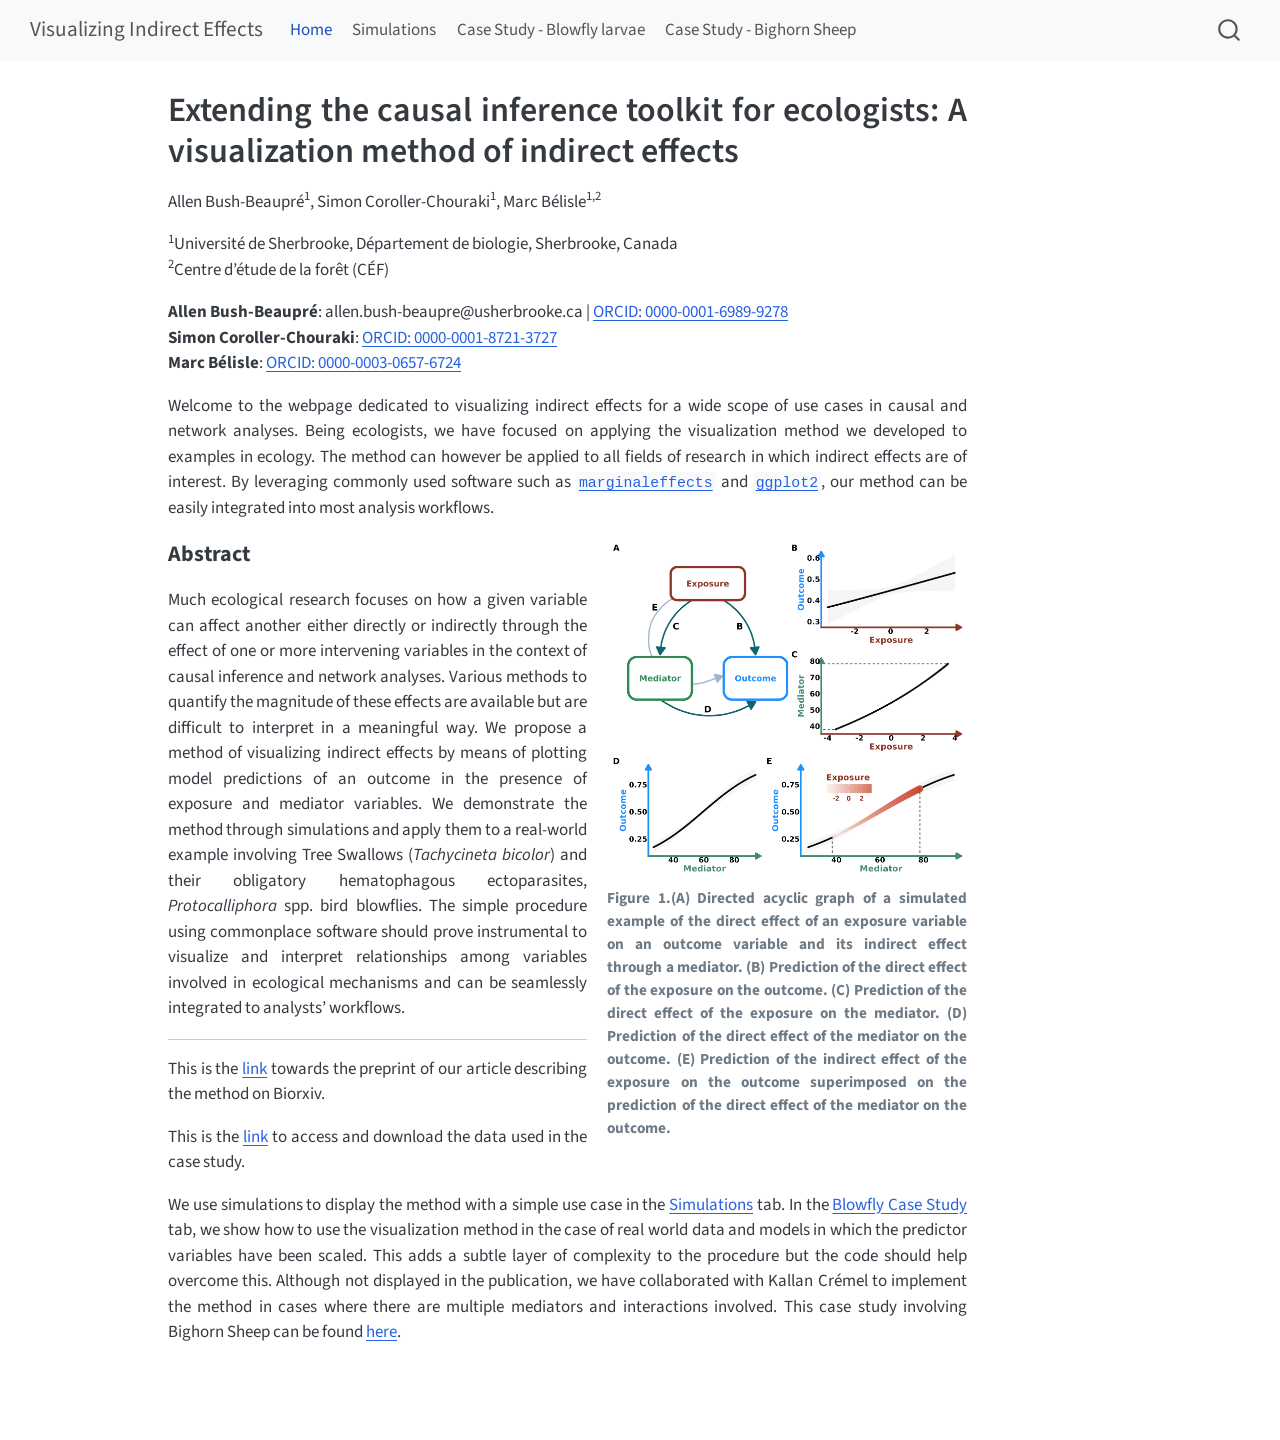
==== commit 7cf7d8d3: "Add missing simulations page and fix index page redirect" ====
--- a/docs/index.html
+++ b/docs/index.html
@@ -1,8 +1,601 @@
-<html xmlns="http://www.w3.org/1999/xhtml">    
-  <head>      
-    <title>Redirect to kallan_case_study.html</title>      
-    <meta http-equiv="refresh" content="0;URL='kallan_case_study.html'" />    
-  </head>    
-  <body> 
-  </body>  
-</html>     
+<!DOCTYPE html>
+<html xmlns="http://www.w3.org/1999/xhtml" lang="en" xml:lang="en"><head>
+
+<meta charset="utf-8">
+<meta name="generator" content="quarto-1.5.57">
+
+<meta name="viewport" content="width=device-width, initial-scale=1.0, user-scalable=yes">
+
+
+<title>Extending the causal inference toolkit for ecologists: A visualization method of indirect effects – Visualizing Indirect Effects</title>
+<style>
+code{white-space: pre-wrap;}
+span.smallcaps{font-variant: small-caps;}
+div.columns{display: flex; gap: min(4vw, 1.5em);}
+div.column{flex: auto; overflow-x: auto;}
+div.hanging-indent{margin-left: 1.5em; text-indent: -1.5em;}
+ul.task-list{list-style: none;}
+ul.task-list li input[type="checkbox"] {
+  width: 0.8em;
+  margin: 0 0.8em 0.2em -1em; /* quarto-specific, see https://github.com/quarto-dev/quarto-cli/issues/4556 */ 
+  vertical-align: middle;
+}
+</style>
+
+
+<script src="site_libs/quarto-nav/quarto-nav.js"></script>
+<script src="site_libs/quarto-nav/headroom.min.js"></script>
+<script src="site_libs/clipboard/clipboard.min.js"></script>
+<script src="site_libs/quarto-search/autocomplete.umd.js"></script>
+<script src="site_libs/quarto-search/fuse.min.js"></script>
+<script src="site_libs/quarto-search/quarto-search.js"></script>
+<meta name="quarto:offset" content="./">
+<script src="site_libs/quarto-html/quarto.js"></script>
+<script src="site_libs/quarto-html/popper.min.js"></script>
+<script src="site_libs/quarto-html/tippy.umd.min.js"></script>
+<script src="site_libs/quarto-html/anchor.min.js"></script>
+<link href="site_libs/quarto-html/tippy.css" rel="stylesheet">
+<link href="site_libs/quarto-html/quarto-syntax-highlighting.css" rel="stylesheet" id="quarto-text-highlighting-styles">
+<script src="site_libs/bootstrap/bootstrap.min.js"></script>
+<link href="site_libs/bootstrap/bootstrap-icons.css" rel="stylesheet">
+<link href="site_libs/bootstrap/bootstrap.min.css" rel="stylesheet" id="quarto-bootstrap" data-mode="light">
+<script id="quarto-search-options" type="application/json">{
+  "location": "navbar",
+  "copy-button": false,
+  "collapse-after": 3,
+  "panel-placement": "end",
+  "type": "overlay",
+  "limit": 50,
+  "keyboard-shortcut": [
+    "f",
+    "/",
+    "s"
+  ],
+  "show-item-context": false,
+  "language": {
+    "search-no-results-text": "No results",
+    "search-matching-documents-text": "matching documents",
+    "search-copy-link-title": "Copy link to search",
+    "search-hide-matches-text": "Hide additional matches",
+    "search-more-match-text": "more match in this document",
+    "search-more-matches-text": "more matches in this document",
+    "search-clear-button-title": "Clear",
+    "search-text-placeholder": "",
+    "search-detached-cancel-button-title": "Cancel",
+    "search-submit-button-title": "Submit",
+    "search-label": "Search"
+  }
+}</script>
+
+
+<link rel="stylesheet" href="styles.css">
+</head>
+
+<body class="nav-fixed">
+
+<div id="quarto-search-results"></div>
+  <header id="quarto-header" class="headroom fixed-top">
+    <nav class="navbar navbar-expand-lg " data-bs-theme="dark">
+      <div class="navbar-container container-fluid">
+      <div class="navbar-brand-container mx-auto">
+    <a class="navbar-brand" href="./index.html">
+    <span class="navbar-title">Visualizing Indirect Effects</span>
+    </a>
+  </div>
+            <div id="quarto-search" class="" title="Search"></div>
+          <button class="navbar-toggler" type="button" data-bs-toggle="collapse" data-bs-target="#navbarCollapse" aria-controls="navbarCollapse" role="menu" aria-expanded="false" aria-label="Toggle navigation" onclick="if (window.quartoToggleHeadroom) { window.quartoToggleHeadroom(); }">
+  <span class="navbar-toggler-icon"></span>
+</button>
+          <div class="collapse navbar-collapse" id="navbarCollapse">
+            <ul class="navbar-nav navbar-nav-scroll me-auto">
+  <li class="nav-item">
+    <a class="nav-link active" href="./index.html" aria-current="page"> 
+<span class="menu-text">Home</span></a>
+  </li>  
+  <li class="nav-item">
+    <a class="nav-link" href="./simulations.html"> 
+<span class="menu-text">Simulations</span></a>
+  </li>  
+  <li class="nav-item">
+    <a class="nav-link" href="./case_study.html"> 
+<span class="menu-text">Case Study - Blowfly larvae</span></a>
+  </li>  
+  <li class="nav-item">
+    <a class="nav-link" href="./kallan_case_study.html"> 
+<span class="menu-text">Case Study - Bighorn Sheep</span></a>
+  </li>  
+</ul>
+          </div> <!-- /navcollapse -->
+            <div class="quarto-navbar-tools">
+</div>
+      </div> <!-- /container-fluid -->
+    </nav>
+</header>
+<!-- content -->
+<div id="quarto-content" class="quarto-container page-columns page-rows-contents page-layout-article page-navbar">
+<!-- sidebar -->
+<!-- margin-sidebar -->
+    <div id="quarto-margin-sidebar" class="sidebar margin-sidebar zindex-bottom">
+        
+    </div>
+<!-- main -->
+<main class="content" id="quarto-document-content">
+
+<header id="title-block-header" class="quarto-title-block default">
+<div class="quarto-title">
+<h1 class="title">Extending the causal inference toolkit for ecologists: A visualization method of indirect effects</h1>
+</div>
+
+
+
+<div class="quarto-title-meta">
+
+    
+  
+    
+  </div>
+  
+
+
+</header>
+
+
+<p>Allen Bush-Beaupré<sup>1</sup>, Simon Coroller-Chouraki<sup>1</sup>, Marc Bélisle<sup>1,2</sup></p>
+<p><sup>1</sup>Université de Sherbrooke, Département de biologie, Sherbrooke, Canada<br>
+<sup>2</sup>Centre d’étude de la forêt (CÉF)</p>
+<p><strong>Allen Bush-Beaupré</strong>: allen.bush-beaupre@usherbrooke.ca | <a href="https://orcid.org/0000-0001-6989-9278">ORCID: 0000-0001-6989-9278</a><br>
+<strong>Simon Coroller-Chouraki</strong>: <a href="https://orcid.org/0000-0001-8721-3727">ORCID: 0000-0001-8721-3727</a><br>
+<strong>Marc Bélisle</strong>: <a href="https://orcid.org/0000-0003-0657-6724">ORCID: 0000-0003-0657-6724</a></p>
+<style>
+body {
+  text-align: justify;
+}
+</style>
+<p>Welcome to the webpage dedicated to visualizing indirect effects for a wide scope of use cases in causal and network analyses. Being ecologists, we have focused on applying the visualization method we developed to examples in ecology. The method can however be applied to all fields of research in which indirect effects are of interest. By leveraging commonly used software such as <a href="https://marginaleffects.com/"><code>marginaleffects</code></a> and <a href="https://ggplot2-book.org/"><code>ggplot2</code></a>, our method can be easily integrated into most analysis workflows.</p>
+<div style="float: right; width: 45%; margin-left: 20px; margin-bottom: 20px; font-size: 0.3em;">
+<div class="quarto-figure quarto-figure-center">
+<figure class="figure">
+<p><img src="fig_1.png" class="img-fluid figure-img" style="width:100.0%"></p>
+<figcaption><strong>Figure 1.(A) Directed acyclic graph of a simulated example of the direct effect of an exposure variable on an outcome variable and its indirect effect through a mediator. (B) Prediction of the direct effect of the exposure on the outcome. (C) Prediction of the direct effect of the exposure on the mediator. (D) Prediction of the direct effect of the mediator on the outcome. (E) Prediction of the indirect effect of the exposure on the outcome superimposed on the prediction of the direct effect of the mediator on the outcome.</strong></figcaption>
+</figure>
+</div>
+</div>
+<p><span style="font-size: 1.3em;"><strong>Abstract</strong></span></p>
+<p>Much ecological research focuses on how a given variable can affect another either directly or indirectly through the effect of one or more intervening variables in the context of causal inference and network analyses. Various methods to quantify the magnitude of these effects are available but are difficult to interpret in a meaningful way. We propose a method of visualizing indirect effects by means of plotting model predictions of an outcome in the presence of exposure and mediator variables. We demonstrate the method through simulations and apply them to a real-world example involving Tree Swallows (<em>Tachycineta bicolor</em>) and their obligatory hematophagous ectoparasites, <em>Protocalliphora</em> spp. bird blowflies. The simple procedure using commonplace software should prove instrumental to visualize and interpret relationships among variables involved in ecological mechanisms and can be seamlessly integrated to analysts’ workflows.</p>
+<hr>
+<p>This is the <a href="https://www.biorxiv.org/content/10.64898/2026.02.09.704914v1">link</a> towards the preprint of our article describing the method on Biorxiv.</p>
+<p>This is the <a href="https://doi.org/10.5281/zenodo.17980480">link</a> to access and download the data used in the case study.</p>
+<div style="clear: both;">
+
+</div>
+<p>We use simulations to display the method with a simple use case in the <a href="./simulations.html">Simulations</a> tab. In the <a href="./case_study.html">Blowfly Case Study</a> tab, we show how to use the visualization method in the case of real world data and models in which the predictor variables have been scaled. This adds a subtle layer of complexity to the procedure but the code should help overcome this. Although not displayed in the publication, we have collaborated with Kallan Crémel to implement the method in cases where there are multiple mediators and interactions involved. This case study involving Bighorn Sheep can be found <a href="./kallan_case_study.html">here</a>.</p>
+
+
+
+</main> <!-- /main -->
+<script id="quarto-html-after-body" type="application/javascript">
+window.document.addEventListener("DOMContentLoaded", function (event) {
+  const toggleBodyColorMode = (bsSheetEl) => {
+    const mode = bsSheetEl.getAttribute("data-mode");
+    const bodyEl = window.document.querySelector("body");
+    if (mode === "dark") {
+      bodyEl.classList.add("quarto-dark");
+      bodyEl.classList.remove("quarto-light");
+    } else {
+      bodyEl.classList.add("quarto-light");
+      bodyEl.classList.remove("quarto-dark");
+    }
+  }
+  const toggleBodyColorPrimary = () => {
+    const bsSheetEl = window.document.querySelector("link#quarto-bootstrap");
+    if (bsSheetEl) {
+      toggleBodyColorMode(bsSheetEl);
+    }
+  }
+  toggleBodyColorPrimary();  
+  const icon = "";
+  const anchorJS = new window.AnchorJS();
+  anchorJS.options = {
+    placement: 'right',
+    icon: icon
+  };
+  anchorJS.add('.anchored');
+  const isCodeAnnotation = (el) => {
+    for (const clz of el.classList) {
+      if (clz.startsWith('code-annotation-')) {                     
+        return true;
+      }
+    }
+    return false;
+  }
+  const onCopySuccess = function(e) {
+    // button target
+    const button = e.trigger;
+    // don't keep focus
+    button.blur();
+    // flash "checked"
+    button.classList.add('code-copy-button-checked');
+    var currentTitle = button.getAttribute("title");
+    button.setAttribute("title", "Copied!");
+    let tooltip;
+    if (window.bootstrap) {
+      button.setAttribute("data-bs-toggle", "tooltip");
+      button.setAttribute("data-bs-placement", "left");
+      button.setAttribute("data-bs-title", "Copied!");
+      tooltip = new bootstrap.Tooltip(button, 
+        { trigger: "manual", 
+          customClass: "code-copy-button-tooltip",
+          offset: [0, -8]});
+      tooltip.show();    
+    }
+    setTimeout(function() {
+      if (tooltip) {
+        tooltip.hide();
+        button.removeAttribute("data-bs-title");
+        button.removeAttribute("data-bs-toggle");
+        button.removeAttribute("data-bs-placement");
+      }
+      button.setAttribute("title", currentTitle);
+      button.classList.remove('code-copy-button-checked');
+    }, 1000);
+    // clear code selection
+    e.clearSelection();
+  }
+  const getTextToCopy = function(trigger) {
+      const codeEl = trigger.previousElementSibling.cloneNode(true);
+      for (const childEl of codeEl.children) {
+        if (isCodeAnnotation(childEl)) {
+          childEl.remove();
+        }
+      }
+      return codeEl.innerText;
+  }
+  const clipboard = new window.ClipboardJS('.code-copy-button:not([data-in-quarto-modal])', {
+    text: getTextToCopy
+  });
+  clipboard.on('success', onCopySuccess);
+  if (window.document.getElementById('quarto-embedded-source-code-modal')) {
+    // For code content inside modals, clipBoardJS needs to be initialized with a container option
+    // TODO: Check when it could be a function (https://github.com/zenorocha/clipboard.js/issues/860)
+    const clipboardModal = new window.ClipboardJS('.code-copy-button[data-in-quarto-modal]', {
+      text: getTextToCopy,
+      container: window.document.getElementById('quarto-embedded-source-code-modal')
+    });
+    clipboardModal.on('success', onCopySuccess);
+  }
+    var localhostRegex = new RegExp(/^(?:http|https):\/\/localhost\:?[0-9]*\//);
+    var mailtoRegex = new RegExp(/^mailto:/);
+      var filterRegex = new RegExp('/' + window.location.host + '/');
+    var isInternal = (href) => {
+        return filterRegex.test(href) || localhostRegex.test(href) || mailtoRegex.test(href);
+    }
+    // Inspect non-navigation links and adorn them if external
+ 	var links = window.document.querySelectorAll('a[href]:not(.nav-link):not(.navbar-brand):not(.toc-action):not(.sidebar-link):not(.sidebar-item-toggle):not(.pagination-link):not(.no-external):not([aria-hidden]):not(.dropdown-item):not(.quarto-navigation-tool):not(.about-link)');
+    for (var i=0; i<links.length; i++) {
+      const link = links[i];
+      if (!isInternal(link.href)) {
+        // undo the damage that might have been done by quarto-nav.js in the case of
+        // links that we want to consider external
+        if (link.dataset.originalHref !== undefined) {
+          link.href = link.dataset.originalHref;
+        }
+      }
+    }
+  function tippyHover(el, contentFn, onTriggerFn, onUntriggerFn) {
+    const config = {
+      allowHTML: true,
+      maxWidth: 500,
+      delay: 100,
+      arrow: false,
+      appendTo: function(el) {
+          return el.parentElement;
+      },
+      interactive: true,
+      interactiveBorder: 10,
+      theme: 'quarto',
+      placement: 'bottom-start',
+    };
+    if (contentFn) {
+      config.content = contentFn;
+    }
+    if (onTriggerFn) {
+      config.onTrigger = onTriggerFn;
+    }
+    if (onUntriggerFn) {
+      config.onUntrigger = onUntriggerFn;
+    }
+    window.tippy(el, config); 
+  }
+  const noterefs = window.document.querySelectorAll('a[role="doc-noteref"]');
+  for (var i=0; i<noterefs.length; i++) {
+    const ref = noterefs[i];
+    tippyHover(ref, function() {
+      // use id or data attribute instead here
+      let href = ref.getAttribute('data-footnote-href') || ref.getAttribute('href');
+      try { href = new URL(href).hash; } catch {}
+      const id = href.replace(/^#\/?/, "");
+      const note = window.document.getElementById(id);
+      if (note) {
+        return note.innerHTML;
+      } else {
+        return "";
+      }
+    });
+  }
+  const xrefs = window.document.querySelectorAll('a.quarto-xref');
+  const processXRef = (id, note) => {
+    // Strip column container classes
+    const stripColumnClz = (el) => {
+      el.classList.remove("page-full", "page-columns");
+      if (el.children) {
+        for (const child of el.children) {
+          stripColumnClz(child);
+        }
+      }
+    }
+    stripColumnClz(note)
+    if (id === null || id.startsWith('sec-')) {
+      // Special case sections, only their first couple elements
+      const container = document.createElement("div");
+      if (note.children && note.children.length > 2) {
+        container.appendChild(note.children[0].cloneNode(true));
+        for (let i = 1; i < note.children.length; i++) {
+          const child = note.children[i];
+          if (child.tagName === "P" && child.innerText === "") {
+            continue;
+          } else {
+            container.appendChild(child.cloneNode(true));
+            break;
+          }
+        }
+        if (window.Quarto?.typesetMath) {
+          window.Quarto.typesetMath(container);
+        }
+        return container.innerHTML
+      } else {
+        if (window.Quarto?.typesetMath) {
+          window.Quarto.typesetMath(note);
+        }
+        return note.innerHTML;
+      }
+    } else {
+      // Remove any anchor links if they are present
+      const anchorLink = note.querySelector('a.anchorjs-link');
+      if (anchorLink) {
+        anchorLink.remove();
+      }
+      if (window.Quarto?.typesetMath) {
+        window.Quarto.typesetMath(note);
+      }
+      // TODO in 1.5, we should make sure this works without a callout special case
+      if (note.classList.contains("callout")) {
+        return note.outerHTML;
+      } else {
+        return note.innerHTML;
+      }
+    }
+  }
+  for (var i=0; i<xrefs.length; i++) {
+    const xref = xrefs[i];
+    tippyHover(xref, undefined, function(instance) {
+      instance.disable();
+      let url = xref.getAttribute('href');
+      let hash = undefined; 
+      if (url.startsWith('#')) {
+        hash = url;
+      } else {
+        try { hash = new URL(url).hash; } catch {}
+      }
+      if (hash) {
+        const id = hash.replace(/^#\/?/, "");
+        const note = window.document.getElementById(id);
+        if (note !== null) {
+          try {
+            const html = processXRef(id, note.cloneNode(true));
+            instance.setContent(html);
+          } finally {
+            instance.enable();
+            instance.show();
+          }
+        } else {
+          // See if we can fetch this
+          fetch(url.split('#')[0])
+          .then(res => res.text())
+          .then(html => {
+            const parser = new DOMParser();
+            const htmlDoc = parser.parseFromString(html, "text/html");
+            const note = htmlDoc.getElementById(id);
+            if (note !== null) {
+              const html = processXRef(id, note);
+              instance.setContent(html);
+            } 
+          }).finally(() => {
+            instance.enable();
+            instance.show();
+          });
+        }
+      } else {
+        // See if we can fetch a full url (with no hash to target)
+        // This is a special case and we should probably do some content thinning / targeting
+        fetch(url)
+        .then(res => res.text())
+        .then(html => {
+          const parser = new DOMParser();
+          const htmlDoc = parser.parseFromString(html, "text/html");
+          const note = htmlDoc.querySelector('main.content');
+          if (note !== null) {
+            // This should only happen for chapter cross references
+            // (since there is no id in the URL)
+            // remove the first header
+            if (note.children.length > 0 && note.children[0].tagName === "HEADER") {
+              note.children[0].remove();
+            }
+            const html = processXRef(null, note);
+            instance.setContent(html);
+          } 
+        }).finally(() => {
+          instance.enable();
+          instance.show();
+        });
+      }
+    }, function(instance) {
+    });
+  }
+      let selectedAnnoteEl;
+      const selectorForAnnotation = ( cell, annotation) => {
+        let cellAttr = 'data-code-cell="' + cell + '"';
+        let lineAttr = 'data-code-annotation="' +  annotation + '"';
+        const selector = 'span[' + cellAttr + '][' + lineAttr + ']';
+        return selector;
+      }
+      const selectCodeLines = (annoteEl) => {
+        const doc = window.document;
+        const targetCell = annoteEl.getAttribute("data-target-cell");
+        const targetAnnotation = annoteEl.getAttribute("data-target-annotation");
+        const annoteSpan = window.document.querySelector(selectorForAnnotation(targetCell, targetAnnotation));
+        const lines = annoteSpan.getAttribute("data-code-lines").split(",");
+        const lineIds = lines.map((line) => {
+          return targetCell + "-" + line;
+        })
+        let top = null;
+        let height = null;
+        let parent = null;
+        if (lineIds.length > 0) {
+            //compute the position of the single el (top and bottom and make a div)
+            const el = window.document.getElementById(lineIds[0]);
+            top = el.offsetTop;
+            height = el.offsetHeight;
+            parent = el.parentElement.parentElement;
+          if (lineIds.length > 1) {
+            const lastEl = window.document.getElementById(lineIds[lineIds.length - 1]);
+            const bottom = lastEl.offsetTop + lastEl.offsetHeight;
+            height = bottom - top;
+          }
+          if (top !== null && height !== null && parent !== null) {
+            // cook up a div (if necessary) and position it 
+            let div = window.document.getElementById("code-annotation-line-highlight");
+            if (div === null) {
+              div = window.document.createElement("div");
+              div.setAttribute("id", "code-annotation-line-highlight");
+              div.style.position = 'absolute';
+              parent.appendChild(div);
+            }
+            div.style.top = top - 2 + "px";
+            div.style.height = height + 4 + "px";
+            div.style.left = 0;
+            let gutterDiv = window.document.getElementById("code-annotation-line-highlight-gutter");
+            if (gutterDiv === null) {
+              gutterDiv = window.document.createElement("div");
+              gutterDiv.setAttribute("id", "code-annotation-line-highlight-gutter");
+              gutterDiv.style.position = 'absolute';
+              const codeCell = window.document.getElementById(targetCell);
+              const gutter = codeCell.querySelector('.code-annotation-gutter');
+              gutter.appendChild(gutterDiv);
+            }
+            gutterDiv.style.top = top - 2 + "px";
+            gutterDiv.style.height = height + 4 + "px";
+          }
+          selectedAnnoteEl = annoteEl;
+        }
+      };
+      const unselectCodeLines = () => {
+        const elementsIds = ["code-annotation-line-highlight", "code-annotation-line-highlight-gutter"];
+        elementsIds.forEach((elId) => {
+          const div = window.document.getElementById(elId);
+          if (div) {
+            div.remove();
+          }
+        });
+        selectedAnnoteEl = undefined;
+      };
+        // Handle positioning of the toggle
+    window.addEventListener(
+      "resize",
+      throttle(() => {
+        elRect = undefined;
+        if (selectedAnnoteEl) {
+          selectCodeLines(selectedAnnoteEl);
+        }
+      }, 10)
+    );
+    function throttle(fn, ms) {
+    let throttle = false;
+    let timer;
+      return (...args) => {
+        if(!throttle) { // first call gets through
+            fn.apply(this, args);
+            throttle = true;
+        } else { // all the others get throttled
+            if(timer) clearTimeout(timer); // cancel #2
+            timer = setTimeout(() => {
+              fn.apply(this, args);
+              timer = throttle = false;
+            }, ms);
+        }
+      };
+    }
+      // Attach click handler to the DT
+      const annoteDls = window.document.querySelectorAll('dt[data-target-cell]');
+      for (const annoteDlNode of annoteDls) {
+        annoteDlNode.addEventListener('click', (event) => {
+          const clickedEl = event.target;
+          if (clickedEl !== selectedAnnoteEl) {
+            unselectCodeLines();
+            const activeEl = window.document.querySelector('dt[data-target-cell].code-annotation-active');
+            if (activeEl) {
+              activeEl.classList.remove('code-annotation-active');
+            }
+            selectCodeLines(clickedEl);
+            clickedEl.classList.add('code-annotation-active');
+          } else {
+            // Unselect the line
+            unselectCodeLines();
+            clickedEl.classList.remove('code-annotation-active');
+          }
+        });
+      }
+  const findCites = (el) => {
+    const parentEl = el.parentElement;
+    if (parentEl) {
+      const cites = parentEl.dataset.cites;
+      if (cites) {
+        return {
+          el,
+          cites: cites.split(' ')
+        };
+      } else {
+        return findCites(el.parentElement)
+      }
+    } else {
+      return undefined;
+    }
+  };
+  var bibliorefs = window.document.querySelectorAll('a[role="doc-biblioref"]');
+  for (var i=0; i<bibliorefs.length; i++) {
+    const ref = bibliorefs[i];
+    const citeInfo = findCites(ref);
+    if (citeInfo) {
+      tippyHover(citeInfo.el, function() {
+        var popup = window.document.createElement('div');
+        citeInfo.cites.forEach(function(cite) {
+          var citeDiv = window.document.createElement('div');
+          citeDiv.classList.add('hanging-indent');
+          citeDiv.classList.add('csl-entry');
+          var biblioDiv = window.document.getElementById('ref-' + cite);
+          if (biblioDiv) {
+            citeDiv.innerHTML = biblioDiv.innerHTML;
+          }
+          popup.appendChild(citeDiv);
+        });
+        return popup.innerHTML;
+      });
+    }
+  }
+});
+</script>
+</div> <!-- /content -->
+
+
+
+
+</body></html>
--- a/docs/site_libs/quarto-html/tippy.css
+++ b/docs/site_libs/quarto-html/tippy.css
@@ -0,0 +1 @@
+.tippy-box[data-animation=fade][data-state=hidden]{opacity:0}[data-tippy-root]{max-width:calc(100vw - 10px)}.tippy-box{position:relative;background-color:#333;color:#fff;border-radius:4px;font-size:14px;line-height:1.4;white-space:normal;outline:0;transition-property:transform,visibility,opacity}.tippy-box[data-placement^=top]>.tippy-arrow{bottom:0}.tippy-box[data-placement^=top]>.tippy-arrow:before{bottom:-7px;left:0;border-width:8px 8px 0;border-top-color:initial;transform-origin:center top}.tippy-box[data-placement^=bottom]>.tippy-arrow{top:0}.tippy-box[data-placement^=bottom]>.tippy-arrow:before{top:-7px;left:0;border-width:0 8px 8px;border-bottom-color:initial;transform-origin:center bottom}.tippy-box[data-placement^=left]>.tippy-arrow{right:0}.tippy-box[data-placement^=left]>.tippy-arrow:before{border-width:8px 0 8px 8px;border-left-color:initial;right:-7px;transform-origin:center left}.tippy-box[data-placement^=right]>.tippy-arrow{left:0}.tippy-box[data-placement^=right]>.tippy-arrow:before{left:-7px;border-width:8px 8px 8px 0;border-right-color:initial;transform-origin:center right}.tippy-box[data-inertia][data-state=visible]{transition-timing-function:cubic-bezier(.54,1.5,.38,1.11)}.tippy-arrow{width:16px;height:16px;color:#333}.tippy-arrow:before{content:"";position:absolute;border-color:transparent;border-style:solid}.tippy-content{position:relative;padding:5px 9px;z-index:1}
--- a/docs/site_libs/quarto-html/quarto-syntax-highlighting.css
+++ b/docs/site_libs/quarto-html/quarto-syntax-highlighting.css
@@ -0,0 +1,205 @@
+/* quarto syntax highlight colors */
+:root {
+  --quarto-hl-ot-color: #003B4F;
+  --quarto-hl-at-color: #657422;
+  --quarto-hl-ss-color: #20794D;
+  --quarto-hl-an-color: #5E5E5E;
+  --quarto-hl-fu-color: #4758AB;
+  --quarto-hl-st-color: #20794D;
+  --quarto-hl-cf-color: #003B4F;
+  --quarto-hl-op-color: #5E5E5E;
+  --quarto-hl-er-color: #AD0000;
+  --quarto-hl-bn-color: #AD0000;
+  --quarto-hl-al-color: #AD0000;
+  --quarto-hl-va-color: #111111;
+  --quarto-hl-bu-color: inherit;
+  --quarto-hl-ex-color: inherit;
+  --quarto-hl-pp-color: #AD0000;
+  --quarto-hl-in-color: #5E5E5E;
+  --quarto-hl-vs-color: #20794D;
+  --quarto-hl-wa-color: #5E5E5E;
+  --quarto-hl-do-color: #5E5E5E;
+  --quarto-hl-im-color: #00769E;
+  --quarto-hl-ch-color: #20794D;
+  --quarto-hl-dt-color: #AD0000;
+  --quarto-hl-fl-color: #AD0000;
+  --quarto-hl-co-color: #5E5E5E;
+  --quarto-hl-cv-color: #5E5E5E;
+  --quarto-hl-cn-color: #8f5902;
+  --quarto-hl-sc-color: #5E5E5E;
+  --quarto-hl-dv-color: #AD0000;
+  --quarto-hl-kw-color: #003B4F;
+}
+
+/* other quarto variables */
+:root {
+  --quarto-font-monospace: SFMono-Regular, Menlo, Monaco, Consolas, "Liberation Mono", "Courier New", monospace;
+}
+
+pre > code.sourceCode > span {
+  color: #003B4F;
+}
+
+code span {
+  color: #003B4F;
+}
+
+code.sourceCode > span {
+  color: #003B4F;
+}
+
+div.sourceCode,
+div.sourceCode pre.sourceCode {
+  color: #003B4F;
+}
+
+code span.ot {
+  color: #003B4F;
+  font-style: inherit;
+}
+
+code span.at {
+  color: #657422;
+  font-style: inherit;
+}
+
+code span.ss {
+  color: #20794D;
+  font-style: inherit;
+}
+
+code span.an {
+  color: #5E5E5E;
+  font-style: inherit;
+}
+
+code span.fu {
+  color: #4758AB;
+  font-style: inherit;
+}
+
+code span.st {
+  color: #20794D;
+  font-style: inherit;
+}
+
+code span.cf {
+  color: #003B4F;
+  font-weight: bold;
+  font-style: inherit;
+}
+
+code span.op {
+  color: #5E5E5E;
+  font-style: inherit;
+}
+
+code span.er {
+  color: #AD0000;
+  font-style: inherit;
+}
+
+code span.bn {
+  color: #AD0000;
+  font-style: inherit;
+}
+
+code span.al {
+  color: #AD0000;
+  font-style: inherit;
+}
+
+code span.va {
+  color: #111111;
+  font-style: inherit;
+}
+
+code span.bu {
+  font-style: inherit;
+}
+
+code span.ex {
+  font-style: inherit;
+}
+
+code span.pp {
+  color: #AD0000;
+  font-style: inherit;
+}
+
+code span.in {
+  color: #5E5E5E;
+  font-style: inherit;
+}
+
+code span.vs {
+  color: #20794D;
+  font-style: inherit;
+}
+
+code span.wa {
+  color: #5E5E5E;
+  font-style: italic;
+}
+
+code span.do {
+  color: #5E5E5E;
+  font-style: italic;
+}
+
+code span.im {
+  color: #00769E;
+  font-style: inherit;
+}
+
+code span.ch {
+  color: #20794D;
+  font-style: inherit;
+}
+
+code span.dt {
+  color: #AD0000;
+  font-style: inherit;
+}
+
+code span.fl {
+  color: #AD0000;
+  font-style: inherit;
+}
+
+code span.co {
+  color: #5E5E5E;
+  font-style: inherit;
+}
+
+code span.cv {
+  color: #5E5E5E;
+  font-style: italic;
+}
+
+code span.cn {
+  color: #8f5902;
+  font-style: inherit;
+}
+
+code span.sc {
+  color: #5E5E5E;
+  font-style: inherit;
+}
+
+code span.dv {
+  color: #AD0000;
+  font-style: inherit;
+}
+
+code span.kw {
+  color: #003B4F;
+  font-weight: bold;
+  font-style: inherit;
+}
+
+.prevent-inlining {
+  content: "</";
+}
+
+/*# sourceMappingURL=debc5d5d77c3f9108843748ff7464032.css.map */
--- a/docs/styles.css
+++ b/docs/styles.css
@@ -0,0 +1 @@
+/* Add custom styles here */
